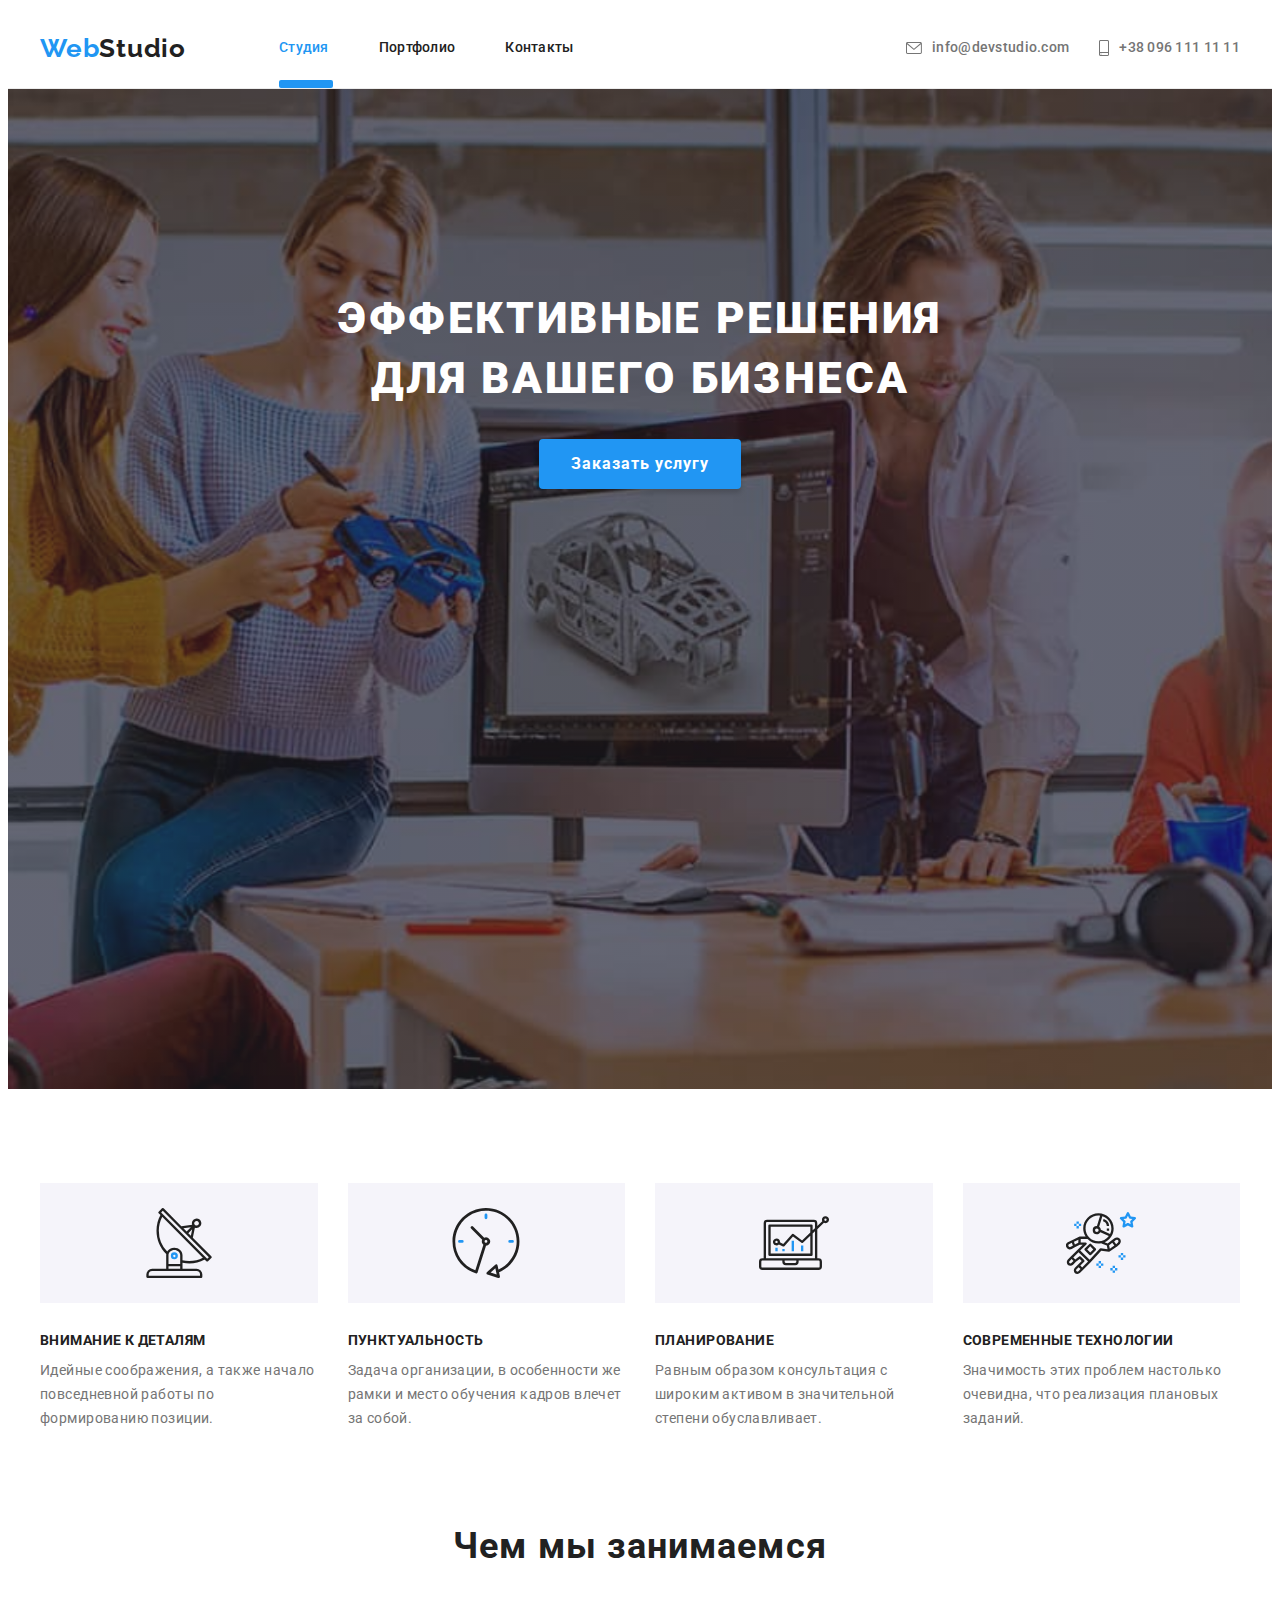
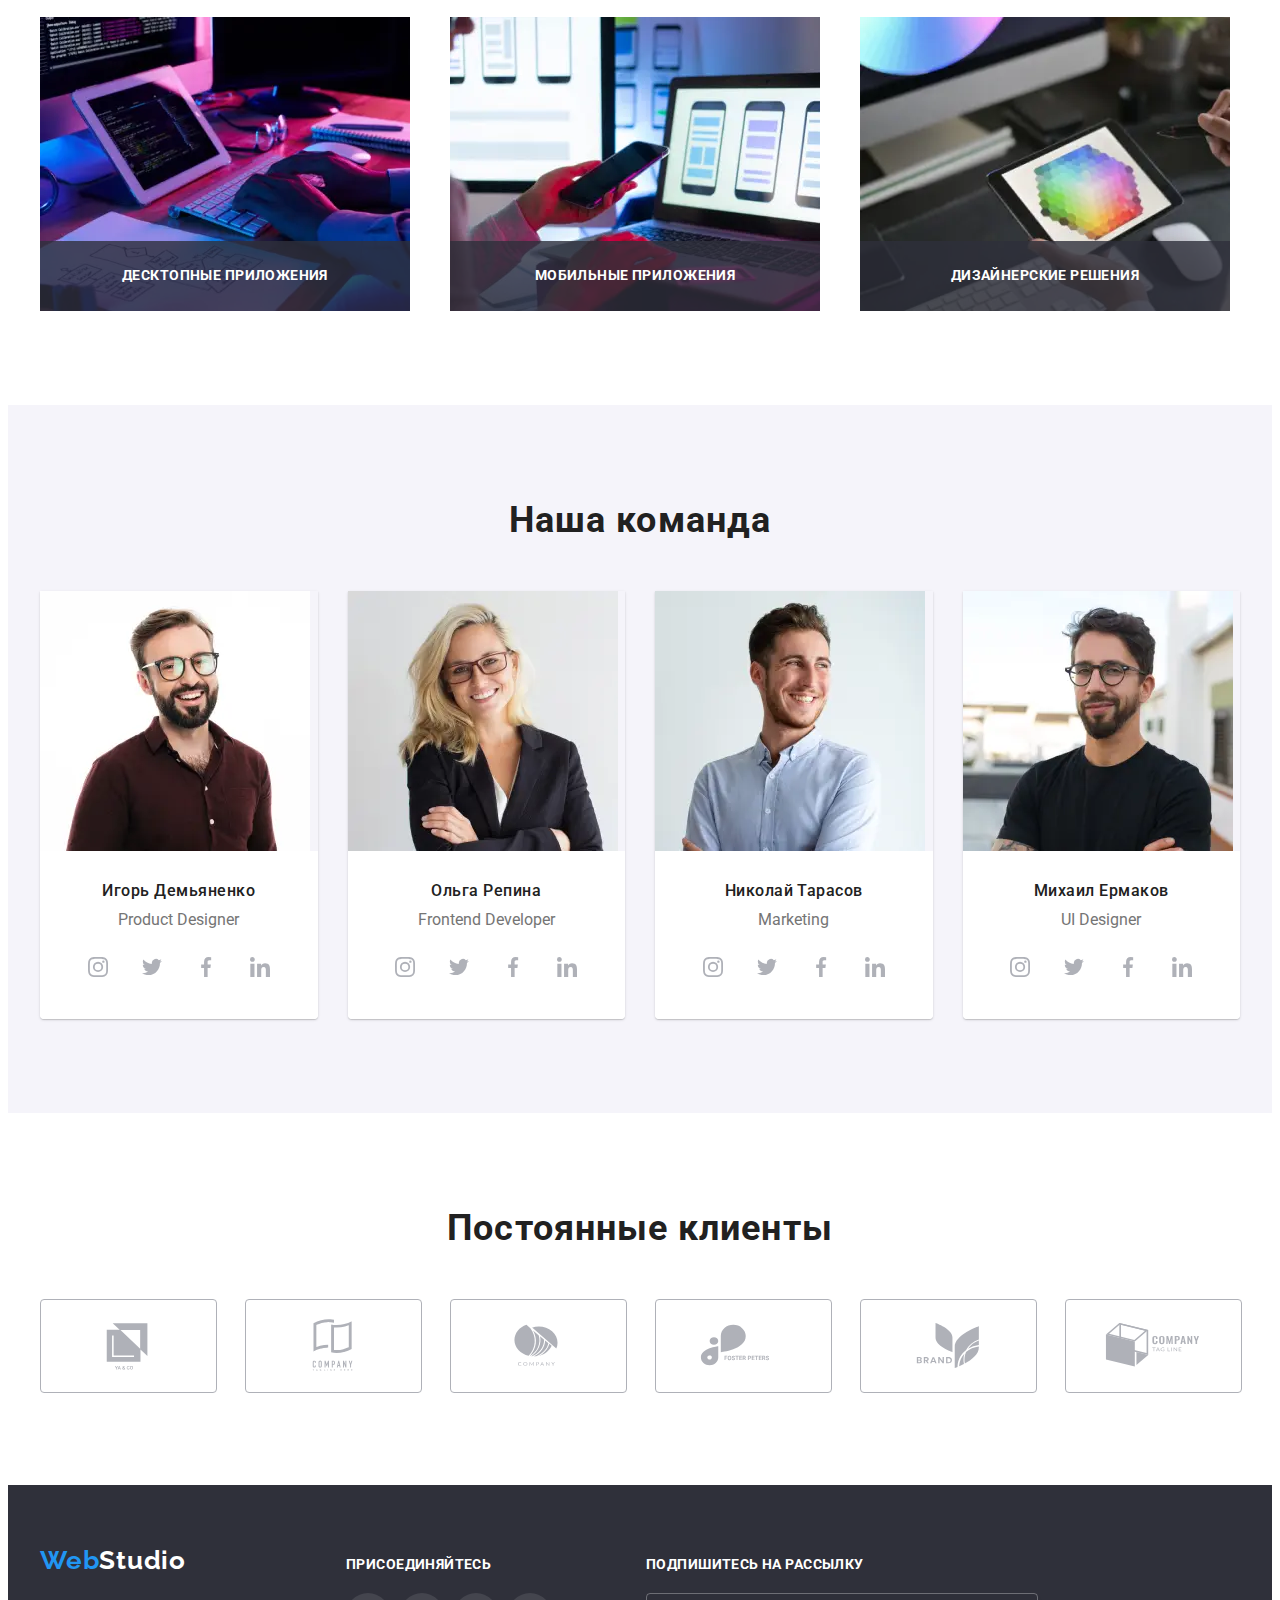
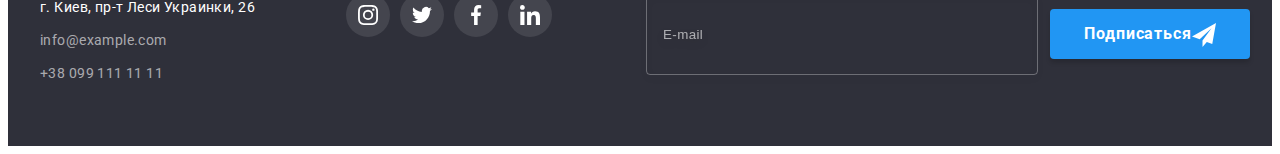
==== index.html @ d3021f5f "adaptive added" ====
<!DOCTYPE html>
<html lang="ru">
  <head>
    <meta charset="UTF-8" />
    <meta http-equiv="X-UA-Compatible" content="IE=edge" />
    <meta name="viewport" content="width=device-width, initial-scale=1.0" />
    <title>WebStudio</title>
    <link rel="preconnect" href="https://fonts.googleapis.com" />
    <link rel="preconnect" href="https://fonts.gstatic.com" crossorigin />
    <link
      href="https://fonts.googleapis.com/css2?family=Raleway:wght@700&family=Roboto:wght@400;500;700;900&display=swap"
      rel="stylesheet"
    />
    <link
      rel="stylesheet"
      href="https://cdnjs.cloudflare.com/ajax/libs/modern-normalize/1.1.0/modern-normalize.min.css"
      integrity="sha512-wpPYUAdjBVSE4KJnH1VR1HeZfpl1ub8YT/NKx4PuQ5NmX2tKuGu6U/JRp5y+Y8XG2tV+wKQpNHVUX03MfMFn9Q=="
      crossorigin="anonymous"
      referrerpolicy="no-referrer"
    />
    <link rel="stylesheet" href="./css/main.min.css" />
  </head>

  <body>
    <!-- Header -->
    <header class="page-header">
      <div class="container page-header__container">
        <a href="./index.html" lang="en" class="logo page-header__logo link">
          <span class="logo__text--accent">Web</span>Studio</a
        >

        <nav class="page-nav">
          <ul class="page-nav__list list">
            <li class="page-nav__item">
              <a href="./index.html" class="page-nav__link page-nav__link--current link">Студия</a>
            </li>
            <li class="page-nav__item">
              <a href="./portfolio.html" class="page-nav__link link">Портфолио</a>
            </li>
            <li class="page-nav__item"><a href="" class="page-nav__link link">Контакты</a></li>
          </ul>
        </nav>

        <ul class="contacts page-header__contacts list">
          <li class="contacts__item">
            <a href="mailto:info@devstudio.com" class="contacts__link link">
              <svg class="contacts__icon" width="16" height="12">
                <use href="./images/icons.svg#icon-envelope"></use></svg
              >info@devstudio.com</a
            >
          </li>

          <li class="contacts__item">
            <a href="tel:+380991111111" class="contacts__link link">
              <svg class="contacts__icon" width="10" height="16">
                <use href="./images/icons.svg#icon-smartphone"></use></svg
              >+38 096 111 11 11</a
            >
          </li>
        </ul>
        <button
          type="button"
          class="page-header__menu-btn js-open-menu"
          aria-expanded="false"
          aria-controls="mobile-menu"
        >
          <svg class="page-header__icon" width="40" height="40">
            <use href="./images/icons.svg#icon-menu"></use>
          </svg>
        </button>

        <div class="mobile-menu__container js-menu-container">
          <button type="button" class="mobile-menu__close-btn js-close-menu">
            <svg class="mobile-menu__icon" width="40" height="40">
              <use href="./images/icons.svg#icon-menu-close"></use>
            </svg>
          </button>

          <div class="mobile-menu">
            <ul class="mobile-menu__list list">
              <li class="mobile-menu__item">
                <a href="./index.html" class="mobile-menu__link mobile-menu__link--current link"
                  >Студия</a
                >
              </li>
              <li class="mobile-menu__item">
                <a href="./portfolio.html" class="mobile-menu__link link">Портфолио</a>
              </li>
              <li class="mobile-menu__item">
                <a href="" class="mobile-menu__link link">Контакты</a>
              </li>
            </ul>

            <div class="mobile-contact__wrap">
              <ul class="mobile-contacts__list list">
                <li class="mobile-contacts__item">
                  <a
                    href="tel:+380991111111"
                    class="mobile-contacts__link mobile-contacts__link--tel link"
                  >
                    +38 096 111 11 11</a
                  >
                </li>
                <li class="mobile-contacts__item">
                  <a href="mailto:info@devstudio.com" class="mobile-contacts__link link">
                    info@devstudio.com</a
                  >
                </li>
              </ul>

              <ul class="mobile-socials__list list">
                <li class="mobile-socials__item">
                  <a href="" class="mobile-socials__link link">Instagram</a>
                </li>
                <li class="mobile-socials__item">
                  <a href="" class="mobile-socials__link link">Twitter</a>
                </li>
                <li class="mobile-socials__item">
                  <a href="" class="mobile-socials__link link">Facebook</a>
                </li>
                <li class="mobile-socials__item">
                  <a href="" class="mobile-socials__link link">LinkedIn</a>
                </li>
              </ul>
            </div>
          </div>
        </div>
      </div>
    </header>

    <!-- Main section of the page -->
    <main>
      <!-- Hero part -->
      <section class="hero">
        <div class="hero__image">
          <div class="container">
            <h1 class="hero__title">Эффективные решения для вашего бизнеса</h1>
            <button type="button" class="button button--primary" data-modal-open>
              <span class="button__label">Заказать услугу</span>
            </button>
          </div>
        </div>
      </section>

      <!-- Section of advantages -->
      <section class="advantages section">
        <div class="container">
          <h2 class="title advantages__title visually-hidden">Наши особенности</h2>
          <ul class="advantages__list list">
            <li class="advantages__item">
              <div class="advantage-card">
                <div class="advantage-card__thumb">
                  <svg class="advantage-card__icon" width="70" height="70">
                    <use href="./images/icons.svg#icon-antenna"></use>
                  </svg>
                </div>
                <h3 class="advantage-card__name">Внимание к деталям</h3>
                <p class="advantage-card__text">
                  Идейные соображения, а также начало повседневной работы по формированию позиции.
                </p>
              </div>
            </li>

            <li class="advantages__item">
              <div class="advantage-card">
                <div class="advantage-card__thumb">
                  <svg class="advantage-card__icon" width="70" height="70">
                    <use href="./images/icons.svg#icon-clock"></use>
                  </svg>
                </div>
                <h3 class="advantage-card__name">Пунктуальность</h3>
                <p class="advantage-card__text">
                  Задача организации, в особенности же рамки и место обучения кадров влечет за
                  собой.
                </p>
              </div>
            </li>

            <li class="advantages__item">
              <div class="advantage-card">
                <div class="advantage-card__thumb">
                  <svg class="advantage-card__icon" width="70" height="70">
                    <use href="./images/icons.svg#icon-diagram"></use>
                  </svg>
                </div>
                <h3 class="advantage-card__name">Планирование</h3>
                <p class="advantage-card__text">
                  Равным образом консультация с широким активом в значительной степени
                  обуславливает.
                </p>
              </div>
            </li>

            <li class="advantages__item">
              <div class="advantage-card">
                <div class="advantage-card__thumb">
                  <svg class="advantage-card__icon" width="70" height="70">
                    <use href="./images/icons.svg#icon-astronaut"></use>
                  </svg>
                </div>
                <h3 class="advantage-card__name">Современные технологии</h3>
                <p class="advantage-card__text">
                  Значимость этих проблем настолько очевидна, что реализация плановых заданий.
                </p>
              </div>
            </li>
          </ul>
        </div>
      </section>

      <!-- Section about -->
      <section class="about">
        <div class="container">
          <h2 class="title about__title">Чем мы занимаемся</h2>
          <ul class="about__list list">
            <li class="about__item">
              <picture class="about__image">
                <source
                  srcset="
                    ./images/computer-working-370.webp  1x,
                    ./images/computer-working-740.webp  2x,
                    ./images/computer-working-1110.webp 3x
                  "
                  type="image/webp"
                />
                <source
                  srcset="
                    ./images/computer-working-370.jpg  1x,
                    ./images/computer-working-740.jpg  2x,
                    ./images/computer-working-1110.jpg 3x
                  "
                />
                <img src="./images/computer-working-370.jpg" alt="Разработка алгоритма" />
              </picture>

              <p class="about__text">Десктопные приложения</p>
            </li>

            <li class="about__item">
              <picture class="about__image">
                <source
                  srcset="
                    ./images/laptop-working-370.webp  1x,
                    ./images/laptop-working-740.webp  2x,
                    ./images/laptop-working-1110.webp 3x
                  "
                  type="image/webp"
                />
                <source
                  srcset="
                    ./images/laptop-working-370.jpg  1x,
                    ./images/laptop-working-740.jpg  2x,
                    ./images/laptop-working-1110.jpg 3x
                  "
                />

                <img src="./images/laptop-working-370.jpg" alt="Разработка приложения" />
              </picture>
              <p class="about__text">Мобильные приложения</p>
            </li>

            <li class="about__item">
              <picture class="about__image">
                <source
                  srcset="
                    ./images/tablet-working-370.webp  1x,
                    ./images/tablet-working-740.webp  2x,
                    ./images/tablet-working-1110.webp 3x
                  "
                  type="image/webp"
                />
                <source
                  srcset="
                    ./images/tablet-working-370.jpg  1x,
                    ./images/tablet-working-740.jpg  2x,
                    ./images/tablet-working-1110.jpg 3x
                  "
                />
                <img src="./images/tablet-working-370.jpg" alt="Подбор палитры цветов" />
              </picture>

              <p class="about__text">Дизайнерские решения</p>
            </li>
          </ul>
        </div>
      </section>

      <!-- Section of team members presentation -->
      <section class="team section">
        <div class="container">
          <h2 class="title team__title">Наша команда</h2>
          <ul class="team__list list">
            <li class="team__item">
              <div class="member-card">
                <picture class="member-card__image">
                  <source
                    srcset="
                      ./images/team/desktop/demianenko-270.webp 1x,
                      ./images/team/desktop/demianenko-540.webp 2x,
                      ./images/team/desktop/demianenko-810.webp 3x
                    "
                    media="(min-width: 1200px)"
                    type="image/webp"
                  />
                  <source
                    srcset="
                      ./images/team/desktop/demianenko-270.jpg 1x,
                      ./images/team/desktop/demianenko-540.jpg 2x,
                      ./images/team/desktop/demianenko-810.jpg 3x
                    "
                    media="(min-width: 1200px)"
                  />

                  <source
                    srcset="
                      ./images/team/tablet/demianenko-354.webp  1x,
                      ./images/team/tablet/demianenko-708.webp  2x,
                      ./images/team/tablet/demianenko-1062.webp 3x
                    "
                    media="(min-width: 768px)"
                    type="image/webp"
                  />
                  <source
                    srcset="
                      ./images/team/tablet/demianenko-354.jpg  1x,
                      ./images/team/tablet/demianenko-708.jpg  2x,
                      ./images/team/tablet/demianenko-1062.jpg 3x
                    "
                    media="(min-width: 768px)"
                  />

                  <source
                    srcset="
                      ./images/team/demianenko-450.webp  1x,
                      ./images/team/demianenko-900.webp  2x,
                      ./images/team/demianenko-1350.webp 3x
                    "
                    media="(min-width: 480px)"
                    type="image/webp"
                  />
                  <source
                    srcset="
                      ./images/team/demianenko-450.jpg  1x,
                      ./images/team/demianenko-900.jpg  2x,
                      ./images/team/demianenko-1350.jpg 3x
                    "
                    media="(min-width: 480px)"
                  />
                  <img src="./images/team/demianenko-450.jpg" alt="Product Designer" />
                </picture>

                <div class="member-card__meta">
                  <h3 class="member-card__name">Игорь Демьяненко</h3>
                  <p lang="en" class="member-card__text">Product Designer</p>

                  <ul class="socials list">
                    <li class="socials__item">
                      <a href="" class="socials__link" aria-label="instagram">
                        <svg class="socials__icon" width="20" height="20">
                          <use href="./images/icons.svg#icon-instagram"></use>
                        </svg>
                      </a>
                    </li>
                    <li class="socials__item">
                      <a href="" class="socials__link" aria-label="twitter">
                        <svg class="socials__icon" width="20" height="20">
                          <use href="./images/icons.svg#icon-twitter"></use>
                        </svg>
                      </a>
                    </li>
                    <li class="socials__item">
                      <a href="" class="socials__link" aria-label="facebook">
                        <svg class="socials__icon" width="20" height="20">
                          <use href="./images/icons.svg#icon-facebook"></use>
                        </svg>
                      </a>
                    </li>
                    <li class="socials__item">
                      <a href="" class="socials__link" aria-label="linkedin">
                        <svg class="socials__icon" width="20" height="20">
                          <use href="./images/icons.svg#icon-linkedin"></use>
                        </svg>
                      </a>
                    </li>
                  </ul>
                </div>
              </div>
            </li>

            <li class="team__item">
              <div class="member-card">
                <picture class="member-card__image">
                  <source
                    srcset="
                      ./images/team/desktop/repina-270.webp 1x,
                      ./images/team/desktop/repina-540.webp 2x,
                      ./images/team/desktop/repina-810.webp 3x
                    "
                    media="(min-width: 1200px)"
                    type="image/webp"
                  />
                  <source
                    srcset="
                      ./images/team/desktop/repina-270.jpg 1x,
                      ./images/team/desktop/repina-540.jpg 2x,
                      ./images/team/desktop/repina-810.jpg 3x
                    "
                    media="(min-width: 1200px)"
                  />

                  <source
                    srcset="
                      ./images/team/tablet/repina-354.webp  1x,
                      ./images/team/tablet/repina-708.webp  2x,
                      ./images/team/tablet/repina-1062.webp 3x
                    "
                    media="(min-width: 768px)"
                    type="image/webp"
                  />
                  <source
                    srcset="
                      ./images/team/tablet/repina-354.jpg  1x,
                      ./images/team/tablet/repina-708.jpg  2x,
                      ./images/team/tablet/repina-1062.jpg 3x
                    "
                    media="(min-width: 768px)"
                  />

                  <source
                    srcset="
                      ./images/team/repina-450.webp  1x,
                      ./images/team/repina-900.webp  2x,
                      ./images/team/repina-1350.webp 3x
                    "
                    media="(min-width: 480px)"
                    type="image/webp"
                  />
                  <source
                    srcset="
                      ./images/team/repina-450.jpg  1x,
                      ./images/team/repina-900.jpg  2x,
                      ./images/team/repina-1350.jpg 3x
                    "
                    media="(min-width: 480px)"
                  />

                  <img src="./images/team/repina-450.jpg" alt="Frontend Developer" />
                </picture>

                <div class="member-card__meta">
                  <h3 class="member-card__name">Ольга Репина</h3>
                  <p lang="en" class="member-card__text">Frontend Developer</p>

                  <ul class="socials list">
                    <li class="socials__item">
                      <a href="" class="socials__link" aria-label="instagram">
                        <svg class="socials__icon" width="20" height="20">
                          <use href="./images/icons.svg#icon-instagram"></use>
                        </svg>
                      </a>
                    </li>
                    <li class="socials__item">
                      <a href="" class="socials__link" aria-label="twitter">
                        <svg class="socials__icon" width="20" height="20">
                          <use href="./images/icons.svg#icon-twitter"></use>
                        </svg>
                      </a>
                    </li>
                    <li class="socials__item">
                      <a href="" class="socials__link" aria-label="facebook">
                        <svg class="socials__icon" width="20" height="20">
                          <use href="./images/icons.svg#icon-facebook"></use>
                        </svg>
                      </a>
                    </li>
                    <li class="socials__item">
                      <a href="" class="socials__link" aria-label="linkedin">
                        <svg class="socials__icon" width="20" height="20">
                          <use href="./images/icons.svg#icon-linkedin"></use>
                        </svg>
                      </a>
                    </li>
                  </ul>
                </div>
              </div>
            </li>

            <li class="team__item">
              <div class="member-card">
                <picture class="member-card__image">
                  <source
                    srcset="
                      ./images/team/desktop/tarasov-270.webp 1x,
                      ./images/team/desktop/tarasov-540.webp 2x,
                      ./images/team/desktop/tarasov-810.webp 3x
                    "
                    media="(min-width: 1200px)"
                    type="image/webp"
                  />
                  <source
                    srcset="
                      ./images/team/desktop/tarasov-270.jpg 1x,
                      ./images/team/desktop/tarasov-540.jpg 2x,
                      ./images/team/desktop/tarasov-810.jpg 3x
                    "
                    media="(min-width: 1200px)"
                  />

                  <source
                    srcset="
                      ./images/team/tablet/tarasov-354.webp  1x,
                      ./images/team/tablet/tarasov-708.webp  2x,
                      ./images/team/tablet/tarasov-1062.webp 3x
                    "
                    media="(min-width: 768px)"
                    type="image/webp"
                  />
                  <source
                    srcset="
                      ./images/team/tablet/tarasov-354.jpg  1x,
                      ./images/team/tablet/tarasov-708.jpg  2x,
                      ./images/team/tablet/tarasov-1062.jpg 3x
                    "
                    media="(min-width: 768px)"
                  />

                  <source
                    srcset="
                      /images/team/tarasov-450.webp   1x,
                      ./images/team/tarasov-900.webp  2x,
                      ./images/team/tarasov-1350.webp 3x
                    "
                    media="(min-width: 480px)"
                    type="image/webp"
                  />
                  <source
                    srcset="
                      ./images/team/tarasov-450.jpg  1x,
                      ./images/team/tarasov-900.jpg  2x,
                      ./images/team/tarasov-1350.jpg 3x
                    "
                    media="(min-width: 480px)"
                  />
                  <img src="./images/team/tarasov-450.jpg" alt="Marketing" />
                </picture>

                <div class="member-card__meta">
                  <h3 class="member-card__name">Николай Тарасов</h3>
                  <p lang="en" class="member-card__text">Marketing</p>

                  <ul class="socials list">
                    <li class="socials__item">
                      <a href="" class="socials__link" aria-label="instagram">
                        <svg class="socials__icon" width="20" height="20">
                          <use href="./images/icons.svg#icon-instagram"></use>
                        </svg>
                      </a>
                    </li>
                    <li class="socials__item">
                      <a href="" class="socials__link" aria-label="twitter">
                        <svg class="socials__icon" width="20" height="20">
                          <use href="./images/icons.svg#icon-twitter"></use>
                        </svg>
                      </a>
                    </li>
                    <li class="socials__item">
                      <a href="" class="socials__link" aria-label="facebook">
                        <svg class="socials__icon" width="20" height="20">
                          <use href="./images/icons.svg#icon-facebook"></use>
                        </svg>
                      </a>
                    </li>
                    <li class="socials__item">
                      <a href="" class="socials__link" aria-label="linkedin">
                        <svg class="socials__icon" width="20" height="20">
                          <use href="./images/icons.svg#icon-linkedin"></use>
                        </svg>
                      </a>
                    </li>
                  </ul>
                </div>
              </div>
            </li>

            <li class="team__item">
              <div class="member-card">
                <picture class="member-card__image">
                  <source
                    srcset="
                      ./images/team/desktop/ermakov-270.webp 1x,
                      ./images/team/desktop/ermakov-540.webp 2x,
                      ./images/team/desktop/ermakov-810.webp 3x
                    "
                    media="(min-width: 1200px)"
                    type="image/webp"
                  />
                  <source
                    srcset="
                      ./images/team/desktop/ermakov-270.jpg 1x,
                      ./images/team/desktop/ermakov-540.jpg 2x,
                      ./images/team/desktop/ermakov-810.jpg 3x
                    "
                    media="(min-width: 1200px)"
                  />

                  <source
                    srcset="
                      ./images/team/tablet/ermakov-354.webp  1x,
                      ./images/team/tablet/ermakov-708.webp  2x,
                      ./images/team/tablet/ermakov-1062.webp 3x
                    "
                    media="(min-width: 768px)"
                    type="image/webp"
                  />
                  <source
                    srcset="
                      ./images/team/tablet/ermakov-354.jpg  1x,
                      ./images/team/tablet/ermakov-708.jpg  2x,
                      ./images/team/tablet/ermakov-1062.jpg 3x
                    "
                    media="(min-width: 768px)"
                  />

                  <source
                    srcset="
                      ./images/team/ermakov-450.webp  1x,
                      ./images/team/ermakov-900.webp  2x,
                      ./images/team/ermakov-1350.webp 3x
                    "
                    media="(min-width: 480px)"
                    type="image/webp"
                  />
                  <source
                    srcset="
                      ./images/team/ermakov-450.jpg  1x,
                      ./images/team/ermakov-900.jpg  2x,
                      ./images/team/ermakov-1350.jpg 3x
                    "
                    media="(min-width: 480px)"
                  />

                  <img src="./images/team/ermakov-450.jpg" alt="UI Designer" />
                </picture>

                <div class="member-card__meta">
                  <h3 class="member-card__name">Михаил Ермаков</h3>
                  <p lang="en" class="member-card__text">UI Designer</p>

                  <ul class="socials list">
                    <li class="socials__item">
                      <a href="" class="socials__link" aria-label="instagram">
                        <svg class="socials__icon" width="20" height="20">
                          <use href="./images/icons.svg#icon-instagram"></use>
                        </svg>
                      </a>
                    </li>
                    <li class="socials__item">
                      <a href="" class="socials__link" aria-label="twitter">
                        <svg class="socials__icon" width="20" height="20">
                          <use href="./images/icons.svg#icon-twitter"></use>
                        </svg>
                      </a>
                    </li>
                    <li class="socials__item">
                      <a href="" class="socials__link" aria-label="facebook">
                        <svg class="socials__icon" width="20" height="20">
                          <use href="./images/icons.svg#icon-facebook"></use>
                        </svg>
                      </a>
                    </li>
                    <li class="socials__item">
                      <a href="" class="socials__link" aria-label="linkedin">
                        <svg class="socials__icon" width="20" height="20">
                          <use href="./images/icons.svg#icon-linkedin"></use>
                        </svg>
                      </a>
                    </li>
                  </ul>
                </div>
              </div>
            </li>
          </ul>
        </div>
      </section>

      <!-- Section of clients -->

      <section class="companies section">
        <div class="container">
          <h2 class="title companies__title">Постоянные клиенты</h2>
          <ul class="companies__list list">
            <li class="companies__item">
              <a href="" class="companies__link">
                <svg class="companies__icon" width="106" height="60">
                  <use href="./images/icons.svg#icon-client-one"></use>
                </svg>
              </a>
            </li>

            <li class="companies__item">
              <a href="" class="companies__link">
                <svg class="companies__icon" width="106" height="60">
                  <use href="./images/icons.svg#icon-client-two"></use>
                </svg>
              </a>
            </li>

            <li class="companies__item">
              <a href="" class="companies__link">
                <svg class="companies__icon" width="106" height="60">
                  <use href="./images/icons.svg#icon-client-three"></use>
                </svg>
              </a>
            </li>

            <li class="companies__item">
              <a href="" class="companies__link">
                <svg class="companies__icon" width="106" height="60">
                  <use href="./images/icons.svg#icon-client-four"></use>
                </svg>
              </a>
            </li>

            <li class="companies__item">
              <a href="" class="companies__link">
                <svg class="companies__icon" width="106" height="60">
                  <use href="./images/icons.svg#icon-client-five"></use>
                </svg>
              </a>
            </li>

            <li class="companies__item">
              <a href="" class="companies__link">
                <svg class="companies__icon" width="106" height="60">
                  <use href="./images/icons.svg#icon-client-six"></use>
                </svg>
              </a>
            </li>
          </ul>
        </div>
      </section>
    </main>

    <!-- Footer -->
    <!-- Footer adress -->
    <footer class="footer">
      <div class="container footer__container">
        <div class="footer__inform">
          <div class="footer__adress-wrapper">
            <a href="./index.html" lang="en" class="logo footer__logo link"
              ><span class="logo__text--accent">Web</span>Studio</a
            >
            <address class="adress">
              <ul class="adress__list list">
                <li class="adress__item">
                  <a
                    href="https://goo.gl/maps/kHpRwScm4gV7EPfF7"
                    target="_blank"
                    rel="noopener noreferer nofollow"
                    class="adress__link link"
                    >г. Киев, пр-т Леси Украинки, 26</a
                  >
                </li>

                <li class="adress__item">
                  <a href="mailto:info@example.com" class="adress__link adress__link--colored link"
                    >info@example.com</a
                  >
                </li>

                <li class="adress__item">
                  <a href="tel:+380991111111" class="adress__link adress__link--colored link"
                    >+38 099 111 11 11</a
                  >
                </li>
              </ul>
            </address>
          </div>

          <div class="footer__socials-wrapper">
            <p class="footer__title">Присоединяйтесь</p>
            <ul class="socials list">
              <li class="socials__item">
                <a href="" class="socials__link socials__link--dark" aria-label="instagram">
                  <svg class="socials__icon" width="20" height="20">
                    <use href="./images/icons.svg#icon-instagram"></use>
                  </svg>
                </a>
              </li>
              <li class="socials__item">
                <a href="" class="socials__link socials__link--dark" aria-label="twitter">
                  <svg class="socials__icon" width="20" height="20">
                    <use href="./images/icons.svg#icon-twitter"></use>
                  </svg>
                </a>
              </li>
              <li class="socials__item">
                <a href="" class="socials__link socials__link--dark" aria-label="facebook">
                  <svg class="socials__icon" width="20" height="20">
                    <use href="./images/icons.svg#icon-facebook"></use>
                  </svg>
                </a>
              </li>
              <li class="socials__item">
                <a href="" class="socials__link socials__link--dark" aria-label="linkedin">
                  <svg class="socials__icon" width="20" height="20">
                    <use href="./images/icons.svg#icon-linkedin"></use>
                  </svg>
                </a>
              </li>
            </ul>
          </div>
        </div>

        <div class="footer__form-wrapper">
          <p class="footer__title">Подпишитесь на рассылку</p>
          <form class="sign-form">
            <label>
              <input type="email" name="user-mail" class="sign-form__email" placeholder="E-mail"
            /></label>
            <button type="submit " class="button button--primary footer__button">
              Подписаться<svg class="button-icon button-icon--append" width="24" height="24">
                <use href="./images/icons.svg#icon-send"></use>
              </svg>
            </button>
          </form>
        </div>
      </div>
    </footer>

    <!-- Modal windows -->
    <div class="backdrop is-hidden" data-modal>
      <div class="modal-window backdrop__modal-window">
        <button type="button" class="close-button modal-window__close-button" data-modal-close>
          <svg class="close-button__icon" width="11" height="11">
            <use href="./images/icons.svg#icon-close"></use>
          </svg>
        </button>

        <p class="modal-window__title">Оставьте свои данные, мы вам перезвоним</p>

        <form class="registration-form">
          <div class="registration-form__wrapper">
            <div class="registration-form__element">
              <label for="user-name" class="registration-form__label">Имя</label>
              <div class="registration-form__wrap">
                <input
                  type="text"
                  id="user-name"
                  name="user-name"
                  class="registration-form__input"
                  placeholder=" "
                />
                <svg class="registration-form__icon" width="18" height="18">
                  <use href="./images/icons.svg#icon-email-black"></use>
                </svg>
              </div>
            </div>

            <div class="registration-form__element">
              <label for="user-tel" class="registration-form__label">Телефон</label>
              <div class="registration-form__wrap">
                <input
                  type="tel"
                  id="user-tel"
                  name="user-tel"
                  class="registration-form__input"
                  placeholder=" "
                />
                <svg class="registration-form__icon" width="18" height="18">
                  <use href="./images/icons.svg#icon-phone-black"></use>
                </svg>
              </div>
            </div>

            <div class="registration-form__element">
              <label for="user-email" class="registration-form__label">Почта</label>
              <div class="registration-form__wrap">
                <input
                  type="email"
                  id="user-email"
                  name="user-email"
                  class="registration-form__input"
                  placeholder=" "
                />
                <svg class="registration-form__icon" width="18" height="18">
                  <use href="./images/icons.svg#icon-person-black"></use>
                </svg>
              </div>
            </div>

            <div class="registration-form__element">
              <label for="user-comment" class="registration-form__label">Комментарий</label>
              <textarea
                name="user-comment"
                id="user-comment"
                cols="30"
                rows="10"
                placeholder="Введите текст"
                class="registration-form__comment"
              ></textarea>
            </div>
          </div>

          <div class="license-form registration-form__license-form">
            <input
              type="checkbox"
              id="user-license"
              name="user-license"
              value="true"
              class="license-form__input visually-hidden"
            />
            <label class="license-form__label" for="user-license">
              <span class="license-form__checkbox">
                <svg class="license-form__icon" width="11" height="8">
                  <use href="./images/icons.svg#icon-checked"></use>
                </svg>
              </span>
              <span class="license-form__text"
                >Соглашаюсь с рассылкой и принимаю
                <a href="" class="license-form__text license-form__text--agreement">
                  Условия договора</a
                ></span
              >
            </label>
          </div>

          <div class="modal-window__button">
            <button type="submit" class="button button--primary">Отправить</button>
          </div>
        </form>
      </div>
    </div>

    <script src="./js/modal.js"></script>
    <script src="./js/mobile-menu.js"></script>
  </body>
</html>
---- css/main.min.css ----
.visually-hidden{position:absolute;white-space:nowrap;width:1px;height:1px;overflow:hidden;border:0;padding:0;clip:rect(0 0 0 0);-webkit-clip-path:inset(50%);clip-path:inset(50%);margin:-1px}h1,h2,h3,h4,h5,h6,p,ul{margin-top:0;margin-bottom:0}body{color:#757575;background-color:#fff;font-family:"Roboto",sans-serif}img{display:block;max-width:100%;height:auto}.list{padding-left:0;padding-right:0;list-style:none}.link{text-decoration:none}.no-scroll{overflow:hidden}.logo{display:block;padding-top:16px;padding-bottom:16px;font-family:"Raleway",sans-serif;font-weight:700;font-size:26px;letter-spacing:.03em;line-height:1.19;color:#212121}.logo__text--accent{color:#2196f3}@media screen and (min-width: 1200px){.logo{padding-top:24px;padding-bottom:24px}}.page-nav{display:none}@media screen and (min-width: 768px){.page-nav{display:-webkit-box;display:-ms-flexbox;display:flex;font-weight:500;font-size:14px;letter-spacing:.02em;line-height:1.14}}.page-nav__list{display:-webkit-box;display:-ms-flexbox;display:flex;color:#212121}.page-nav__item{position:relative}.page-nav__item:not(:last-child){margin-right:50px}.page-nav__link{display:block;padding-top:32px;padding-bottom:32px;color:inherit;-webkit-transition:color 250ms cubic-bezier(0.4, 0, 0.2, 1);transition:color 250ms cubic-bezier(0.4, 0, 0.2, 1)}.page-nav__link::after{content:"";position:absolute;bottom:0;left:0;width:100%;height:4px;display:block;border:2px solid #2196f3;border-radius:2px;background-color:#2196f3;-webkit-transform:scaleX(0);transform:scaleX(0);-webkit-transition:-webkit-transform 250ms cubic-bezier(0.4, 0, 0.2, 1);transition:-webkit-transform 250ms cubic-bezier(0.4, 0, 0.2, 1);transition:transform 250ms cubic-bezier(0.4, 0, 0.2, 1);transition:transform 250ms cubic-bezier(0.4, 0, 0.2, 1), -webkit-transform 250ms cubic-bezier(0.4, 0, 0.2, 1)}.page-nav__link:hover::after,.page-nav__link:focus::after{-webkit-transform:scaleX(1);transform:scaleX(1)}.page-nav__link:hover,.page-nav__link:focus{color:#2196f3}.page-nav__link--current{color:#2196f3}.page-nav__link--current::after{-webkit-transform:none;transform:none}.contacts{font-weight:500;font-size:12px;letter-spacing:.02em;line-height:1.17}@media screen and (min-width: 1200px){.contacts{font-size:14px;line-height:1.14}}@media screen and (min-width: 1200px){.contacts__item{padding:32px 0}}@media screen and (min-width: 768px){.contacts__item:not(:last-child){margin:0 0 10px 0}}@media screen and (min-width: 1200px){.contacts__item:not(:last-child){margin:0 30px 0 0;padding:32px 0}}.contacts__link{padding-top:0px;padding-bottom:0px;color:inherit;-webkit-transition:color 250ms cubic-bezier(0.4, 0, 0.2, 1);transition:color 250ms cubic-bezier(0.4, 0, 0.2, 1)}.contacts__link:hover,.contacts__link:focus{color:#2196f3}.contacts__icon{vertical-align:middle;fill:currentColor;margin-right:10px}.button{padding:10px 32px;min-width:200px;height:50px;margin:0;font-weight:700;font-size:16px;letter-spacing:.06em;line-height:1.88;font-family:inherit;text-align:center;cursor:pointer;color:#212121;background-color:#f5f4fa;border-radius:4px;border:rgba(0,0,0,0);-webkit-transition:background-color 250ms cubic-bezier(0.4, 0, 0.2, 1),color 250ms cubic-bezier(0.4, 0, 0.2, 1),-webkit-box-shadow 250ms cubic-bezier(0.4, 0, 0.2, 1);transition:background-color 250ms cubic-bezier(0.4, 0, 0.2, 1),color 250ms cubic-bezier(0.4, 0, 0.2, 1),-webkit-box-shadow 250ms cubic-bezier(0.4, 0, 0.2, 1);transition:background-color 250ms cubic-bezier(0.4, 0, 0.2, 1),color 250ms cubic-bezier(0.4, 0, 0.2, 1),box-shadow 250ms cubic-bezier(0.4, 0, 0.2, 1);transition:background-color 250ms cubic-bezier(0.4, 0, 0.2, 1),color 250ms cubic-bezier(0.4, 0, 0.2, 1),box-shadow 250ms cubic-bezier(0.4, 0, 0.2, 1),-webkit-box-shadow 250ms cubic-bezier(0.4, 0, 0.2, 1)}.button:hover,.button:focus{background-color:#188ce8}.button--append{margin-left:10px}.button--primary{-webkit-box-shadow:0px 4px 4px rgba(0,0,0,.15);box-shadow:0px 4px 4px rgba(0,0,0,.15);color:#fff;background-color:#2196f3}.button-icon{vertical-align:middle;fill:currentColor}.title{font-weight:700;font-size:28px;letter-spacing:.03em;line-height:1.18;text-align:center;color:#212121}@media screen and (min-width: 1200px){.title{font-size:36px;line-height:1.17}}.advantage-card{width:100%}.advantage-card__thumb{display:-webkit-box;display:-ms-flexbox;display:flex;-webkit-box-pack:center;-ms-flex-pack:center;justify-content:center;-webkit-box-align:center;-ms-flex-align:center;align-items:center;margin-bottom:30px;height:120px;background-color:#f5f4fa}.advantage-card__icon{width:70px;height:70px}.advantage-card__name{margin-bottom:10px;font-weight:700;font-size:14px;letter-spacing:.03em;line-height:1.14;text-align:center;text-transform:uppercase;color:#212121}@media screen and (min-width: 768px){.advantage-card__name{text-align:left}}.advantage-card__text{font-size:14px;letter-spacing:.03em;line-height:1.71}.member-card{width:100%;text-align:center}.member-card__meta{padding-top:30px;padding-bottom:24px;background-color:#fff;border-radius:0px 0px 4px 4px}@media screen and (min-width: 1200px){.member-card__meta{padding-bottom:30px}}.member-card__name{margin-bottom:10px;font-weight:500;font-size:16px;letter-spacing:.03em;line-height:1.19;color:#212121}.member-card__text{margin-bottom:16px;line-height:1.19}.socials{display:-webkit-box;display:-ms-flexbox;display:flex;-webkit-box-pack:center;-ms-flex-pack:center;justify-content:center}.socials__item{height:44px;width:44px}.socials__item:not(:last-child){margin-right:10px}.socials__link{width:100%;height:100%;display:-webkit-box;display:-ms-flexbox;display:flex;-webkit-box-pack:center;-ms-flex-pack:center;justify-content:center;-webkit-box-align:center;-ms-flex-align:center;align-items:center;color:#afb1b8;background-color:rgba(0,0,0,0);border-radius:50%;-webkit-transition:color 250ms cubic-bezier(0.4, 0, 0.2, 1),background-color 250ms cubic-bezier(0.4, 0, 0.2, 1);transition:color 250ms cubic-bezier(0.4, 0, 0.2, 1),background-color 250ms cubic-bezier(0.4, 0, 0.2, 1)}.socials__link:hover,.socials__link:focus{color:#fff;background-color:#2196f3}.socials__link--dark{background-color:rgba(255,255,255,.1);color:#fff}.socials__icon{fill:currentColor}.adress__item{font-size:14px;letter-spacing:.03em;line-height:1.71;color:#fff}.adress__item:not(:last-child){margin-bottom:8px}@media screen and (min-width: 1200px){.adress__item:not(:last-child){margin-bottom:9px}}.adress__link{color:inherit;font-style:normal;-webkit-transition:color 250ms cubic-bezier(0.4, 0, 0.2, 1);transition:color 250ms cubic-bezier(0.4, 0, 0.2, 1)}.adress__link:hover,.adress__link:focus{color:#2196f3}.adress__link--colored{color:rgba(255,255,255,.6)}@media screen and (min-width: 1200px){.sign-form{display:-webkit-box;display:-ms-flexbox;display:flex;-webkit-box-align:center;-ms-flex-align:center;align-items:center}}.sign-form__email{display:block;width:100%;height:50px;padding:15px 16px;margin:0 0 20px;background:rgba(0,0,0,0);border:1px solid rgba(255,255,255,.3);-webkit-filter:drop-shadow(0px 4px 4px rgba(0, 0, 0, 0.15));filter:drop-shadow(0px 4px 4px rgba(0, 0, 0, 0.15));border-radius:4px;color:rgba(255,255,255,.6);-webkit-transition:-webkit-transition 250ms cubic-bezier(0.4, 0, 0.2, 1);transition:-webkit-transition 250ms cubic-bezier(0.4, 0, 0.2, 1);transition:transition 250ms cubic-bezier(0.4, 0, 0.2, 1);transition:transition 250ms cubic-bezier(0.4, 0, 0.2, 1), -webkit-transition 250ms cubic-bezier(0.4, 0, 0.2, 1)}.sign-form__email::-webkit-input-placeholder{letter-spacing:.03em;line-height:1.25;color:rgba(255,255,255,.6)}.sign-form__email::-moz-placeholder{letter-spacing:.03em;line-height:1.25;color:rgba(255,255,255,.6)}.sign-form__email:-ms-input-placeholder{letter-spacing:.03em;line-height:1.25;color:rgba(255,255,255,.6)}.sign-form__email::-ms-input-placeholder{letter-spacing:.03em;line-height:1.25;color:rgba(255,255,255,.6)}.sign-form__email::placeholder{letter-spacing:.03em;line-height:1.25;color:rgba(255,255,255,.6)}.sign-form__email:focus,.sign-form__email:hover{outline:rgba(0,0,0,0);border-color:#2196f3}@media screen and (min-width: 768px){.sign-form__email{width:450px;margin-left:auto;margin-right:auto}}@media screen and (min-width: 1200px){.sign-form__email{width:358px;margin:0 12px 0 0}}.backdrop{position:fixed;top:0;left:0;width:100vw;height:100vh;background-color:rgba(0,0,0,.2);opacity:1;visibility:visible;-webkit-transition:opacity 250ms cubic-bezier(0.4, 0, 0.2, 1),visibility 250ms cubic-bezier(0.4, 0, 0.2, 1);transition:opacity 250ms cubic-bezier(0.4, 0, 0.2, 1),visibility 250ms cubic-bezier(0.4, 0, 0.2, 1)}.backdrop.is-hidden{opacity:0;pointer-events:none;visibility:hidden}.backdrop__modal-window{position:absolute;top:50%;left:50%;-webkit-transform:translate(-50%, -50%) scale(1);transform:translate(-50%, -50%) scale(1)}.modal-window{padding:40px;width:100%;min-height:609px;max-width:450px;background-color:#fff;-webkit-box-shadow:0px 1px 3px rgba(0,0,0,.12),0px 1px 1px rgba(0,0,0,.14),0px 2px 1px rgba(0,0,0,.2);box-shadow:0px 1px 3px rgba(0,0,0,.12),0px 1px 1px rgba(0,0,0,.14),0px 2px 1px rgba(0,0,0,.2);border-radius:4px;opacity:1;-webkit-transition:opacity 250ms cubic-bezier(0.4, 0, 0.2, 1),-webkit-transform 250ms cubic-bezier(0.4, 0, 0.2, 1);transition:opacity 250ms cubic-bezier(0.4, 0, 0.2, 1),-webkit-transform 250ms cubic-bezier(0.4, 0, 0.2, 1);transition:transform 250ms cubic-bezier(0.4, 0, 0.2, 1),opacity 250ms cubic-bezier(0.4, 0, 0.2, 1);transition:transform 250ms cubic-bezier(0.4, 0, 0.2, 1),opacity 250ms cubic-bezier(0.4, 0, 0.2, 1),-webkit-transform 250ms cubic-bezier(0.4, 0, 0.2, 1)}.backdrop.is-hidden .modal-window{opacity:0;-webkit-transform:translate(-50%, -50%) scale(1.1);transform:translate(-50%, -50%) scale(1.1)}@media screen and (min-width: 1200px){.modal-window{min-height:581px;min-width:528px}}.modal-window__title{margin-bottom:12px;font-weight:700;font-size:20px;letter-spacing:.03em;line-height:1.5;text-align:center;color:#212121}@media screen and (min-width: 1200px){.modal-window__title{line-height:1.15}}.modal-window__close-button{position:absolute;right:8px;top:8px}.modal-window__button{text-align:center}.close-button{display:-webkit-box;display:-ms-flexbox;display:flex;-webkit-box-pack:center;-ms-flex-pack:center;justify-content:center;-webkit-box-align:center;-ms-flex-align:center;align-items:center;width:30px;height:30px;background:#fff;border:1px solid rgba(0,0,0,.1);border-radius:50%;fill:#757575;-webkit-transition:color 250ms cubic-bezier(0.4, 0, 0.2, 1);transition:color 250ms cubic-bezier(0.4, 0, 0.2, 1)}.close-button:hover{color:#2196f3}.close-button__icon{fill:currentColor}.registration-form__element{color:#212121;margin-bottom:10px}.registration-form__element:last-child{margin-bottom:20px}.registration-form__wrap{position:relative}.registration-form__label{margin-bottom:4px;font-size:12px;letter-spacing:.01em;line-height:1.17;color:#757575}.registration-form__input{display:block;width:100%;height:40px;padding:10px 12px 10px 42px;font:inherit;border:1px solid rgba(33,33,33,.2);border-radius:4px;font-size:14px;color:inherit;-webkit-transition:border 250ms cubic-bezier(0.4, 0, 0.2, 1);transition:border 250ms cubic-bezier(0.4, 0, 0.2, 1)}.registration-form__input:focus,.registration-form__input:hover{outline:rgba(0,0,0,0);border:1px solid #2196f3}.registration-form__icon{position:absolute;top:50%;left:12px;-webkit-transform:translateY(-50%);transform:translateY(-50%);fill:currentColor;-webkit-transition:color 250ms cubic-bezier(0.4, 0, 0.2, 1);transition:color 250ms cubic-bezier(0.4, 0, 0.2, 1)}.registration-form__input:focus~.registration-form__icon,.registration-form__input:hover~.registration-form__icon{color:#2196f3}.registration-form__comment{padding:12px 16px;width:100%;height:120px;resize:none;border:1px solid rgba(33,33,33,.2);border-radius:4px;font:inherit;font-size:14px;-webkit-transition:border-color 250ms cubic-bezier(0.4, 0, 0.2, 1),-webkit-transition 250ms cubic-bezier(0.4, 0, 0.2, 1);transition:border-color 250ms cubic-bezier(0.4, 0, 0.2, 1),-webkit-transition 250ms cubic-bezier(0.4, 0, 0.2, 1);transition:transition 250ms cubic-bezier(0.4, 0, 0.2, 1),border-color 250ms cubic-bezier(0.4, 0, 0.2, 1);transition:transition 250ms cubic-bezier(0.4, 0, 0.2, 1),border-color 250ms cubic-bezier(0.4, 0, 0.2, 1),-webkit-transition 250ms cubic-bezier(0.4, 0, 0.2, 1)}.registration-form__comment::-webkit-input-placeholder{font-size:14px;letter-spacing:.01em;line-height:1.14;color:rgba(117,117,117,.5)}.registration-form__comment::-moz-placeholder{font-size:14px;letter-spacing:.01em;line-height:1.14;color:rgba(117,117,117,.5)}.registration-form__comment:-ms-input-placeholder{font-size:14px;letter-spacing:.01em;line-height:1.14;color:rgba(117,117,117,.5)}.registration-form__comment::-ms-input-placeholder{font-size:14px;letter-spacing:.01em;line-height:1.14;color:rgba(117,117,117,.5)}.registration-form__comment::placeholder{font-size:14px;letter-spacing:.01em;line-height:1.14;color:rgba(117,117,117,.5)}@media screen and (min-width: 1200px){.registration-form__comment::-webkit-input-placeholder{font-size:12px;line-height:1.17}.registration-form__comment::-moz-placeholder{font-size:12px;line-height:1.17}.registration-form__comment:-ms-input-placeholder{font-size:12px;line-height:1.17}.registration-form__comment::-ms-input-placeholder{font-size:12px;line-height:1.17}.registration-form__comment::placeholder{font-size:12px;line-height:1.17}}.registration-form__comment:focus,.registration-form__comment:hover{outline:rgba(0,0,0,0);border-color:#2196f3}.registration-form__license-form{margin-bottom:30px}.license-form{width:100%}@media screen and (min-width: 1200px){.license-form{padding-left:12px}}.license-form__label{display:-webkit-box;display:-ms-flexbox;display:flex;-webkit-box-align:start;-ms-flex-align:start;align-items:flex-start;font-size:14px;letter-spacing:.03em;line-height:1.7;cursor:pointer}@media screen and (min-width: 768px){.license-form__label{-webkit-box-align:center;-ms-flex-align:center;align-items:center}}.license-form__checkbox{display:-webkit-box;display:-ms-flexbox;display:flex;-webkit-box-align:center;-ms-flex-align:center;align-items:center;-webkit-box-pack:center;-ms-flex-pack:center;justify-content:center;margin-right:7px;width:16px;height:15px;border:2px solid #212121;border-radius:2px;background-color:#fff;-webkit-transition:border-color 250ms cubic-bezier(0.4, 0, 0.2, 1),-webkit-transition 250ms cubic-bezier(0.4, 0, 0.2, 1);transition:border-color 250ms cubic-bezier(0.4, 0, 0.2, 1),-webkit-transition 250ms cubic-bezier(0.4, 0, 0.2, 1);transition:transition 250ms cubic-bezier(0.4, 0, 0.2, 1),border-color 250ms cubic-bezier(0.4, 0, 0.2, 1);transition:transition 250ms cubic-bezier(0.4, 0, 0.2, 1),border-color 250ms cubic-bezier(0.4, 0, 0.2, 1),-webkit-transition 250ms cubic-bezier(0.4, 0, 0.2, 1)}.license-form__icon{visibility:hidden;fill:#fff;opacity:0;-webkit-transition:visibility 250ms cubic-bezier(0.4, 0, 0.2, 1),opacity 250ms cubic-bezier(0.4, 0, 0.2, 1);transition:visibility 250ms cubic-bezier(0.4, 0, 0.2, 1),opacity 250ms cubic-bezier(0.4, 0, 0.2, 1)}.license-form__input:checked+.license-form__label>.license-form__checkbox{border-color:rgba(0,0,0,0);background-color:#2196f3}.license-form__input:checked+.license-form__label>.license-form__checkbox .license-form__icon{visibility:visible;opacity:1}.license-form__input:focus+.license-form__label>.license-form__checkbox{border-color:#2196f3}.license-form__text{font-weight:nill;font-size:12px;letter-spacing:.03em;line-height:1.17}.license-form__text--agreement{color:#2196f3}@media screen and (min-width: 1200px){.license-form__text{font-weight:nill;font-size:14px;line-height:1.7}}.buttons-row{display:-webkit-box;display:-ms-flexbox;display:flex;-ms-flex-wrap:wrap;flex-wrap:wrap;gap:16px 8px}@media screen and (min-width: 768px){.buttons-row{-ms-flex-wrap:no-wrap;flex-wrap:no-wrap;-webkit-box-pack:center;-ms-flex-pack:center;justify-content:center}}.buttons-row__button{padding:6px 22px;min-width:73px;height:38px;color:#212121;background-color:#f5f4fa;font-weight:500;font-size:16px;letter-spacing:.03em;line-height:1.62;font-family:inherit;text-align:center}.buttons-row__button--active{color:#fff;background-color:#2196f3;-webkit-box-shadow:0px 3px 1px rgba(0,0,0,.1),0px 1px 2px rgba(0,0,0,.08),0px 2px 2px rgba(0,0,0,.12);box-shadow:0px 3px 1px rgba(0,0,0,.1),0px 1px 2px rgba(0,0,0,.08),0px 2px 2px rgba(0,0,0,.12)}.buttons-row__button:hover,.buttons-row__button:focus{outline:rgba(0,0,0,0);color:#fff;background-color:#2196f3;-webkit-box-shadow:0px 3px 1px rgba(0,0,0,.1),0px 1px 2px rgba(0,0,0,.08),0px 2px 2px rgba(0,0,0,.12);box-shadow:0px 3px 1px rgba(0,0,0,.1),0px 1px 2px rgba(0,0,0,.08),0px 2px 2px rgba(0,0,0,.12)}.product-card{display:-webkit-box;display:-ms-flexbox;display:flex;-webkit-box-orient:vertical;-webkit-box-direction:normal;-ms-flex-direction:column;flex-direction:column;text-decoration:none;-ms-flex-preferred-size:100%;flex-basis:100%;height:100%;-webkit-transition:-webkit-box-shadow 250ms cubic-bezier(0.4, 0, 0.2, 1);transition:-webkit-box-shadow 250ms cubic-bezier(0.4, 0, 0.2, 1);transition:box-shadow 250ms cubic-bezier(0.4, 0, 0.2, 1);transition:box-shadow 250ms cubic-bezier(0.4, 0, 0.2, 1), -webkit-box-shadow 250ms cubic-bezier(0.4, 0, 0.2, 1)}.product-card:hover,.product-card:focus{outline:rgba(0,0,0,0);-webkit-box-shadow:0px 1px 1px rgba(0,0,0,.12),0px 4px 4px rgba(0,0,0,.06),1px 4px 6px rgba(0,0,0,.16);box-shadow:0px 1px 1px rgba(0,0,0,.12),0px 4px 4px rgba(0,0,0,.06),1px 4px 6px rgba(0,0,0,.16)}.product-card__tumb{position:relative;overflow:hidden}.product-card__description{padding:77px 24px;overflow-y:auto;width:100%;height:100%;font-size:18px;letter-spacing:.03em;line-height:1.56;color:#fff}@media screen and (min-width: 768px){.product-card__description{padding:49px 24px 77px}}@media screen and (min-width: 1200px){.product-card__description{padding:63px 24px}}.product-card__meta{-webkit-box-flex:1;-ms-flex-positive:1;flex-grow:1;padding:20px 24px;border-bottom:1px solid #eee;border-left:1px solid #eee;border-right:1px solid #eee}.product-card__title{margin-bottom:4px;font-weight:700;font-size:18px;letter-spacing:.06em;line-height:2;color:#212121}.product-card__text{font-size:16px;letter-spacing:.03em;line-height:1.88;color:#757575}.product-card__overlay{position:absolute;top:100%;left:0;width:100%;height:100%;background-color:rgba(33,150,243,.9);-webkit-transition:-webkit-transform 250ms cubic-bezier(0.4, 0, 0.2, 1);transition:-webkit-transform 250ms cubic-bezier(0.4, 0, 0.2, 1);transition:transform 250ms cubic-bezier(0.4, 0, 0.2, 1);transition:transform 250ms cubic-bezier(0.4, 0, 0.2, 1), -webkit-transform 250ms cubic-bezier(0.4, 0, 0.2, 1)}.product-card:hover .product-card__overlay,.product-card:focus .product-card__overlay{-webkit-transform:translateY(-100%);transform:translateY(-100%)}.mobile-menu__container{position:fixed;top:0;left:0;width:100vw;height:100vh;padding:48px 40px;z-index:5;-webkit-transform:translateX(100%);transform:translateX(100%);background-color:#fff;overflow-y:auto;-webkit-transition:-webkit-transform 250ms cubic-bezier(0.4, 0, 0.2, 1);transition:-webkit-transform 250ms cubic-bezier(0.4, 0, 0.2, 1);transition:transform 250ms cubic-bezier(0.4, 0, 0.2, 1);transition:transform 250ms cubic-bezier(0.4, 0, 0.2, 1), -webkit-transform 250ms cubic-bezier(0.4, 0, 0.2, 1)}.mobile-menu__container.is-open{-webkit-transform:translateX(0);transform:translateX(0)}@media screen and (min-width: 768px){.mobile-menu__container{display:none}}.mobile-menu{display:-webkit-box;display:-ms-flexbox;display:flex;-webkit-box-orient:vertical;-webkit-box-direction:normal;-ms-flex-direction:column;flex-direction:column;-webkit-box-pack:justify;-ms-flex-pack:justify;justify-content:space-between;height:100%}.mobile-menu__item{font-weight:500;font-size:40px;letter-spacing:.02em;line-height:1.13}.mobile-menu__item:not(:last-child){margin-bottom:32px}.mobile-menu__link{color:#212121;-webkit-transition:color 250ms cubic-bezier(0.4, 0, 0.2, 1);transition:color 250ms cubic-bezier(0.4, 0, 0.2, 1)}.mobile-menu__link:hover,.mobile-menu__link:focus{color:#2196f3}.mobile-menu__link--current{color:#2196f3}.mobile-menu__close-btn{position:absolute;top:10px;right:15px;margin:0;padding:0;background-color:rgba(0,0,0,0);border:none;cursor:pointer}.mobile-menu__icon{display:block;fill:currentColor;-webkit-transition:color 250ms cubic-bezier(0.4, 0, 0.2, 1);transition:color 250ms cubic-bezier(0.4, 0, 0.2, 1)}.mobile-menu__close-btn:hover .mobile-menu__icon,.mobile-menu__close-btn:focus .mobile-menu__icon{color:#2196f3}.mobile-contacts__item{margin-bottom:64px}.mobile-contacts__item:not(:last-child){margin-bottom:32px}.mobile-contacts__link{font-size:24px;line-height:1.18;color:inherit;-webkit-transition:color 250ms cubic-bezier(0.4, 0, 0.2, 1);transition:color 250ms cubic-bezier(0.4, 0, 0.2, 1)}.mobile-contacts__link--tel{font-size:calc(16px + 4vw);color:#2196f3}@media screen and (min-width: 480px){.mobile-contacts__link--tel{font-size:34px}}.mobile-contacts__link:hover,.mobile-contacts__link:focus{color:#2196f3}.mobile-socials__list{display:-webkit-box;display:-ms-flexbox;display:flex;-webkit-box-pack:start;-ms-flex-pack:start;justify-content:flex-start;-ms-flex-wrap:wrap;flex-wrap:wrap;gap:10px 0;margin:0 -10px}.mobile-socials__item:not(:last-child){border-right:1px solid rgba(33,33,33,.2)}.mobile-socials__link{font-weight:500;font-size:18px;letter-spacing:.02em;line-height:1.22;color:#2196f3;-webkit-transition:color 250ms cubic-bezier(0.4, 0, 0.2, 1);transition:color 250ms cubic-bezier(0.4, 0, 0.2, 1);padding-right:10px;padding-left:10px}.mobile-socials__link:hover,.mobile-socials__link:focus{color:#188ce8}.container{margin-left:auto;margin-right:auto;padding-left:15px;padding-right:15px}@media screen and (min-width: 480px){.container{width:480px}}@media screen and (min-width: 768px){.container{width:768px}}@media screen and (min-width: 1200px){.container{width:1200px}}.section{padding-top:60px;padding-bottom:60px}@media screen and (min-width: 1200px){.section{padding-top:94px;padding-bottom:94px}}.page-header{height:60px;border-bottom:1px solid #ececec}@media screen and (min-width: 768px){.page-header{height:80px}}.page-header__container{display:-webkit-box;display:-ms-flexbox;display:flex;-webkit-box-align:center;-ms-flex-align:center;align-items:center;-webkit-box-pack:justify;-ms-flex-pack:justify;justify-content:space-between}@media screen and (min-width: 768px){.page-header__logo{margin-right:88px}}@media screen and (min-width: 1200px){.page-header__logo{margin-right:93px}}.page-header__contacts{display:none}@media screen and (min-width: 768px){.page-header__contacts{display:block;margin-left:auto}}@media screen and (min-width: 1200px){.page-header__contacts{display:-webkit-box;display:-ms-flexbox;display:flex}}.page-header__menu-btn{margin:0;padding:0;background-color:rgba(0,0,0,0);border:none;cursor:pointer}@media screen and (min-width: 768px){.page-header__menu-btn{display:none}}.page-header__icon{display:block;fill:currentColor;-webkit-transition:color 250ms cubic-bezier(0.4, 0, 0.2, 1);transition:color 250ms cubic-bezier(0.4, 0, 0.2, 1)}.page-header__menu-btn:hover .page-header__icon,.page-header__menu-btn:focus .page-header__icon{color:#2196f3}.hero{text-align:center}.hero__image{margin-right:auto;margin-left:auto;padding-top:118px;padding-bottom:118px;height:400px;max-width:480px;background-color:#c4c4c4;background-image:-webkit-gradient(linear, left top, left bottom, from(rgba(47, 48, 58, 0.4)), to(rgba(47, 48, 58, 0.4))),url(../images/hero-img-480.jpg);background-image:linear-gradient(rgba(47, 48, 58, 0.4), rgba(47, 48, 58, 0.4)),url(../images/hero-img-480.jpg);background-size:cover;background-position:center}@media(min-device-pixel-ratio: 2),(-webkit-min-device-pixel-ratio: 2),(min-resolution: 192dpi),(min-resolution: 2dppx){.hero__image{background-image:-webkit-gradient(linear, left top, left bottom, from(rgba(47, 48, 58, 0.4)), to(rgba(47, 48, 58, 0.4))),url(../images/hero-img-960.jpg);background-image:linear-gradient(rgba(47, 48, 58, 0.4), rgba(47, 48, 58, 0.4)),url(../images/hero-img-960.jpg)}}@media(min-device-pixel-ratio: 3),(-webkit-min-device-pixel-ratio: 3),(min-resolution: 288dpi),(min-resolution: 3dppx){.hero__image{background-image:-webkit-gradient(linear, left top, left bottom, from(rgba(47, 48, 58, 0.4)), to(rgba(47, 48, 58, 0.4))),url(../images/hero-img-1440.jpg);background-image:linear-gradient(rgba(47, 48, 58, 0.4), rgba(47, 48, 58, 0.4)),url(../images/hero-img-1440.jpg)}}@media screen and (min-width: 768px){.hero__image{max-width:768px;background-image:-webkit-gradient(linear, left top, left bottom, from(rgba(47, 48, 58, 0.4)), to(rgba(47, 48, 58, 0.4))),url(../images/hero-img-768.jpg);background-image:linear-gradient(rgba(47, 48, 58, 0.4), rgba(47, 48, 58, 0.4)),url(../images/hero-img-768.jpg);background-size:cover;background-position:center}}@media screen and (min-width: 768px)and (min-device-pixel-ratio: 2),screen and (min-width: 768px)and (-webkit-min-device-pixel-ratio: 2),screen and (min-width: 768px)and (min-resolution: 192dpi),screen and (min-width: 768px)and (min-resolution: 2dppx){.hero__image{background-image:-webkit-gradient(linear, left top, left bottom, from(rgba(47, 48, 58, 0.4)), to(rgba(47, 48, 58, 0.4))),url(../images/hero-img-1536.jpg);background-image:linear-gradient(rgba(47, 48, 58, 0.4), rgba(47, 48, 58, 0.4)),url(../images/hero-img-1536.jpg)}}@media screen and (min-width: 768px)and (min-device-pixel-ratio: 3),screen and (min-width: 768px)and (-webkit-min-device-pixel-ratio: 3),screen and (min-width: 768px)and (min-resolution: 288dpi),screen and (min-width: 768px)and (min-resolution: 3dppx){.hero__image{background-image:-webkit-gradient(linear, left top, left bottom, from(rgba(47, 48, 58, 0.4)), to(rgba(47, 48, 58, 0.4))),url(../images/hero-img-2304.jpg);background-image:linear-gradient(rgba(47, 48, 58, 0.4), rgba(47, 48, 58, 0.4)),url(../images/hero-img-2304.jpg)}}@media screen and (min-width: 1200px){.hero__image{padding-top:200px;padding-bottom:200px;height:600px;max-width:1600px;background-image:-webkit-gradient(linear, left top, left bottom, from(rgba(47, 48, 58, 0.4)), to(rgba(47, 48, 58, 0.4))),url(../images/hero-img-1600.jpg);background-image:linear-gradient(rgba(47, 48, 58, 0.4), rgba(47, 48, 58, 0.4)),url(../images/hero-img-1600.jpg);background-size:cover;background-position:center}}@media screen and (min-width: 1200px)and (min-device-pixel-ratio: 2),screen and (min-width: 1200px)and (-webkit-min-device-pixel-ratio: 2),screen and (min-width: 1200px)and (min-resolution: 192dpi),screen and (min-width: 1200px)and (min-resolution: 2dppx){.hero__image{background-image:-webkit-gradient(linear, left top, left bottom, from(rgba(47, 48, 58, 0.4)), to(rgba(47, 48, 58, 0.4))),url(../images/hero-img-3200.jpg);background-image:linear-gradient(rgba(47, 48, 58, 0.4), rgba(47, 48, 58, 0.4)),url(../images/hero-img-3200.jpg)}}@media screen and (min-width: 1200px)and (min-device-pixel-ratio: 3),screen and (min-width: 1200px)and (-webkit-min-device-pixel-ratio: 3),screen and (min-width: 1200px)and (min-resolution: 288dpi),screen and (min-width: 1200px)and (min-resolution: 3dppx){.hero__image{background-image:-webkit-gradient(linear, left top, left bottom, from(rgba(47, 48, 58, 0.4)), to(rgba(47, 48, 58, 0.4))),url(../images/hero-img-4800.jpg);background-image:linear-gradient(rgba(47, 48, 58, 0.4), rgba(47, 48, 58, 0.4)),url(../images/hero-img-4800.jpg)}}.hero__title{margin:0 auto 30px auto;max-width:360px;font-weight:900;font-size:26px;letter-spacing:.06em;line-height:1.62;text-transform:uppercase;color:#fff}@media screen and (min-width: 1200px){.hero__title{max-width:696px;font-size:44px;line-height:1.36}}.advantages__title{margin-bottom:50px}@media screen and (min-width: 768px){.advantages__list{display:-webkit-box;display:-ms-flexbox;display:flex;-ms-flex-wrap:wrap;flex-wrap:wrap;margin:calc(30px / -2)}}.advantages__item{margin-bottom:30px}@media screen and (min-width: 480px){.advantages__item{-ms-flex-preferred-size:100%;flex-basis:100%}}@media screen and (min-width: 768px){.advantages__item{-ms-flex-preferred-size:calc((100% - (2 * 30px))/2);flex-basis:calc((100% - (2 * 30px))/2);margin:calc(30px / 2)}}@media screen and (min-width: 1200px){.advantages__item{-ms-flex-preferred-size:calc((100% - (4 * 30px))/4);flex-basis:calc((100% - (4 * 30px))/4)}}.about{display:none}@media screen and (min-width: 1200px){.about{display:block;padding-bottom:94px}}.about__title{margin-bottom:50px}.about__list{display:-webkit-box;display:-ms-flexbox;display:flex}.about__item{position:relative;-ms-flex-preferred-size:calc((100% - 2 * 30px)/3);flex-basis:calc((100% - 2 * 30px)/3)}.about__item:not(:last-child){margin-right:30px}.about__text{position:absolute;left:0;bottom:0;display:-webkit-box;display:-ms-flexbox;display:flex;-webkit-box-pack:center;-ms-flex-pack:center;justify-content:center;-webkit-box-align:center;-ms-flex-align:center;align-items:center;width:370px;height:70px;font-weight:700;font-size:14px;letter-spacing:.03em;line-height:1.14;text-transform:uppercase;text-align:center;color:#fff;background-color:rgba(46,47,59,.8)}.team{background-color:#f5f4fa;text-align:center}.team__title{margin-bottom:30px}@media screen and (min-width: 1200px){.team__title{margin-bottom:50px}}.team__list{margin:calc(30px / -2);display:-webkit-box;display:-ms-flexbox;display:flex;-ms-flex-wrap:wrap;flex-wrap:wrap}.team__item{-ms-flex-preferred-size:100%;flex-basis:100%;margin:calc(30px / 2);-webkit-box-shadow:0px 1px 3px rgba(0,0,0,.12),0px 1px 1px rgba(0,0,0,.14);box-shadow:0px 1px 3px rgba(0,0,0,.12),0px 1px 1px rgba(0,0,0,.14);border-radius:0px 0px 4px 4px}@media screen and (min-width: 768px){.team__item{-ms-flex-preferred-size:calc((100% - (2 * 30px))/2);flex-basis:calc((100% - (2 * 30px))/2)}}@media screen and (min-width: 1200px){.team__item{-ms-flex-preferred-size:calc((100% - (4 * 30px))/4);flex-basis:calc((100% - (4 * 30px))/4)}}.companies__title{margin-bottom:30px}@media screen and (min-width: 1200px){.companies__title{margin-bottom:50px}}.companies__list{display:-webkit-box;display:-ms-flexbox;display:flex;-ms-flex-wrap:wrap;flex-wrap:wrap;margin:calc(30px / -2)}.companies__item{height:92px;margin:calc(30px / 2);-ms-flex-preferred-size:calc((100% - (2 * 30px))/2);flex-basis:calc((100% - (2 * 30px))/2)}@media screen and (min-width: 768px){.companies__item{-ms-flex-preferred-size:calc((100% - (3 * 30px))/3);flex-basis:calc((100% - (3 * 30px))/3)}}@media screen and (min-width: 1200px){.companies__item{-ms-flex-preferred-size:calc((100% - (6 * 30px))/6);flex-basis:calc((100% - (6 * 30px))/6)}}.companies__link{display:-webkit-box;display:-ms-flexbox;display:flex;-webkit-box-pack:center;-ms-flex-pack:center;justify-content:center;-webkit-box-align:center;-ms-flex-align:center;align-items:center;width:100%;height:100%;outline:rgba(0,0,0,0);border:1px solid #afb1b8;border-radius:4px;color:#afb1b8;-webkit-transition:color 250ms cubic-bezier(0.4, 0, 0.2, 1),border 250ms cubic-bezier(0.4, 0, 0.2, 1);transition:color 250ms cubic-bezier(0.4, 0, 0.2, 1),border 250ms cubic-bezier(0.4, 0, 0.2, 1)}.companies__link:hover,.companies__link:focus{color:#2196f3;border:1px solid #2196f3}.companies__icon{fill:currentColor}.footer{padding-top:60px;padding-bottom:60px;background-color:#2f303a}.footer__container{text-align:center}@media screen and (min-width: 1200px){.footer__container{display:-webkit-box;display:-ms-flexbox;display:flex;-webkit-box-align:baseline;-ms-flex-align:baseline;align-items:baseline;text-align:left}}@media screen and (min-width: 768px){.footer__inform{display:-webkit-box;display:-ms-flexbox;display:flex;-ms-flex-pack:distribute;justify-content:space-around;-webkit-box-align:baseline;-ms-flex-align:baseline;align-items:baseline}}.footer__adress-wrapper{width:100%;margin:0 0 60px}@media screen and (min-width: 768px){.footer__adress-wrapper{width:232px}}@media screen and (min-width: 1200px){.footer__adress-wrapper{width:232px;margin:0 74px 0 0}}.footer__logo{margin-bottom:20px;padding-top:0;padding-bottom:0;margin-right:0;color:#fff}.footer__socials-wrapper{margin-bottom:60px}@media screen and (min-width: 1200px){.footer__socials-wrapper{margin-bottom:0;margin-right:94px}}.footer__title{margin-bottom:20px;font-weight:700;font-size:14px;letter-spacing:.03em;line-height:1.14;text-transform:uppercase;color:#fff}@media screen and (min-width: 1200px){.footer__form-wrapper{margin-left:auto}}.footer__button{padding-left:28px;padding-right:28px}.works__buttons{margin-bottom:40px}@media screen and (min-width: 1200px){.works__buttons{margin-bottom:50px}}@media screen and (min-width: 768px){.examples{display:-webkit-box;display:-ms-flexbox;display:flex;-ms-flex-wrap:wrap;flex-wrap:wrap;margin:calc(30px / (-2))}}.examples__item{margin-bottom:30px}@media screen and (min-width: 768px){.examples__item{-ms-flex-preferred-size:calc((100% - (2 * 30px))/2);flex-basis:calc((100% - (2 * 30px))/2);margin:calc(30px / 2)}}@media screen and (min-width: 1200px){.examples__item{-ms-flex-preferred-size:calc((100% - (3 * 30px))/3);flex-basis:calc((100% - (3 * 30px))/3)}}/*# sourceMappingURL=main.min.css.map */
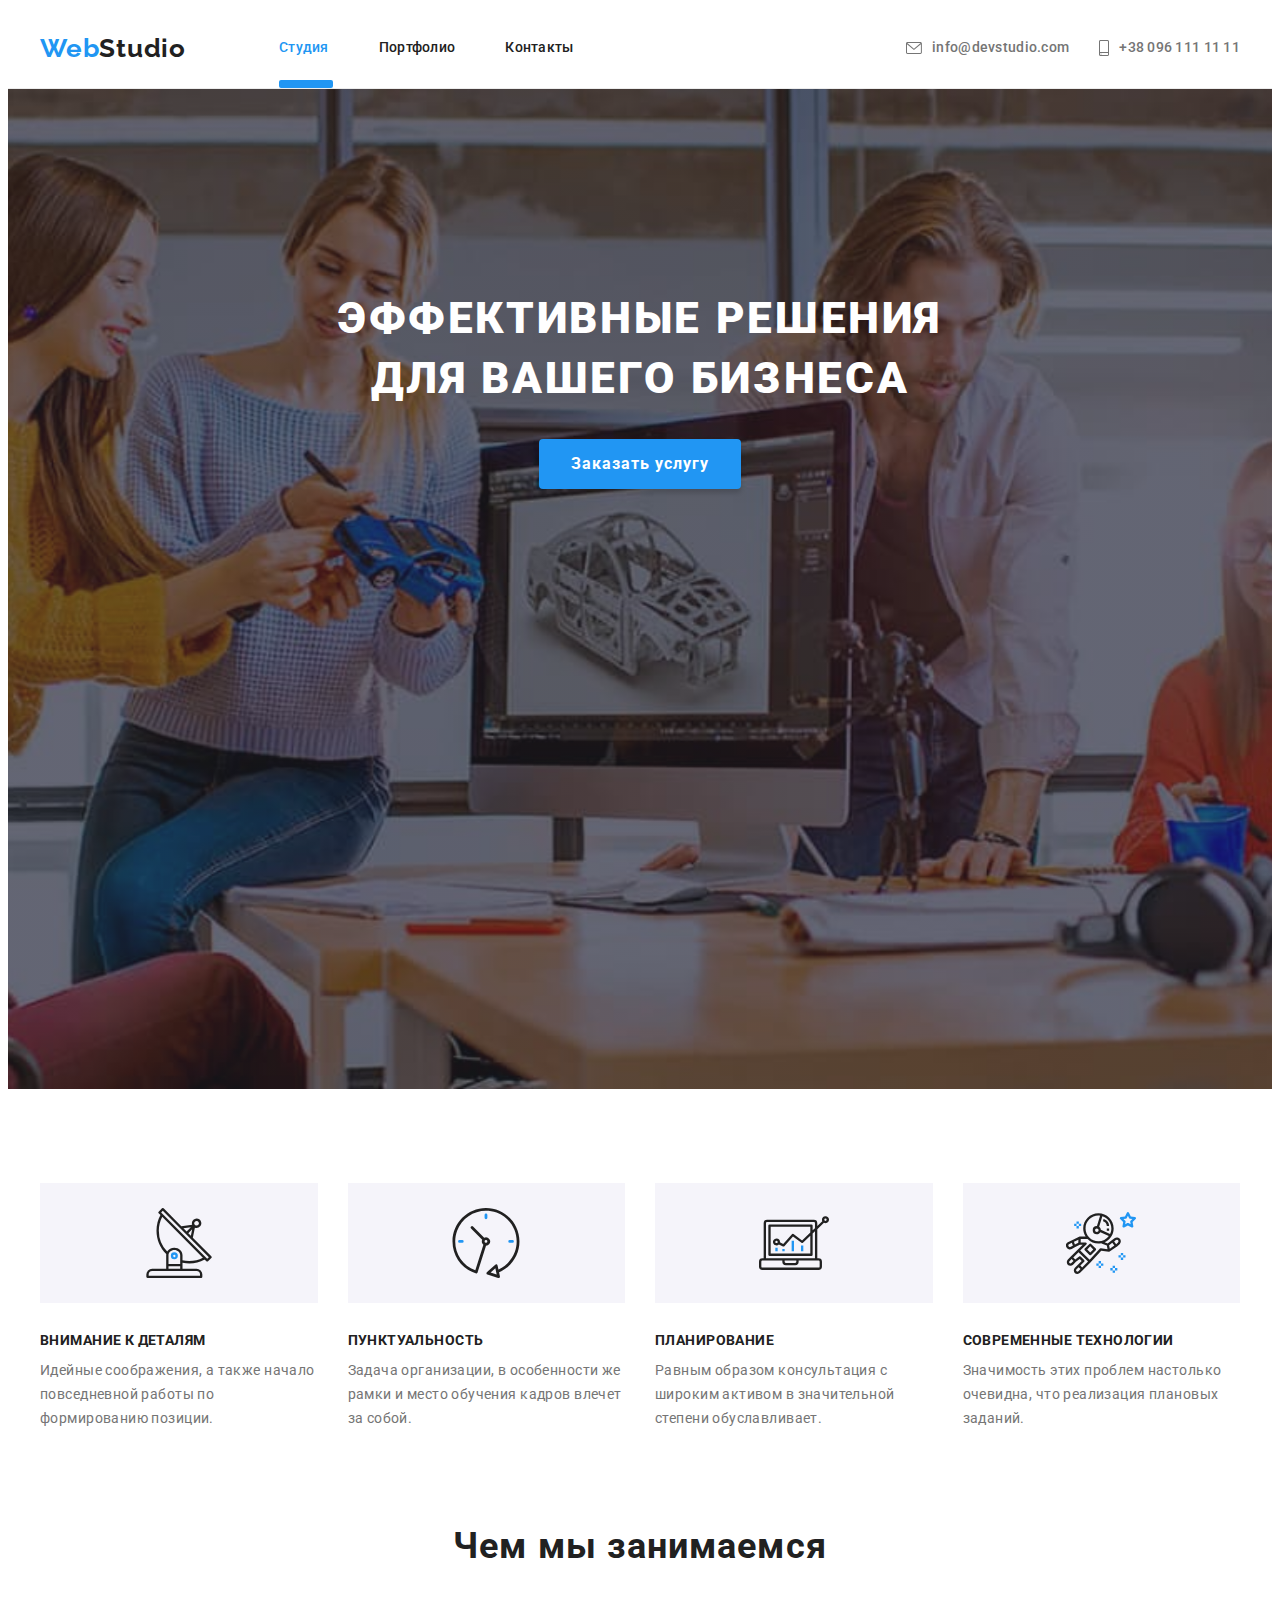
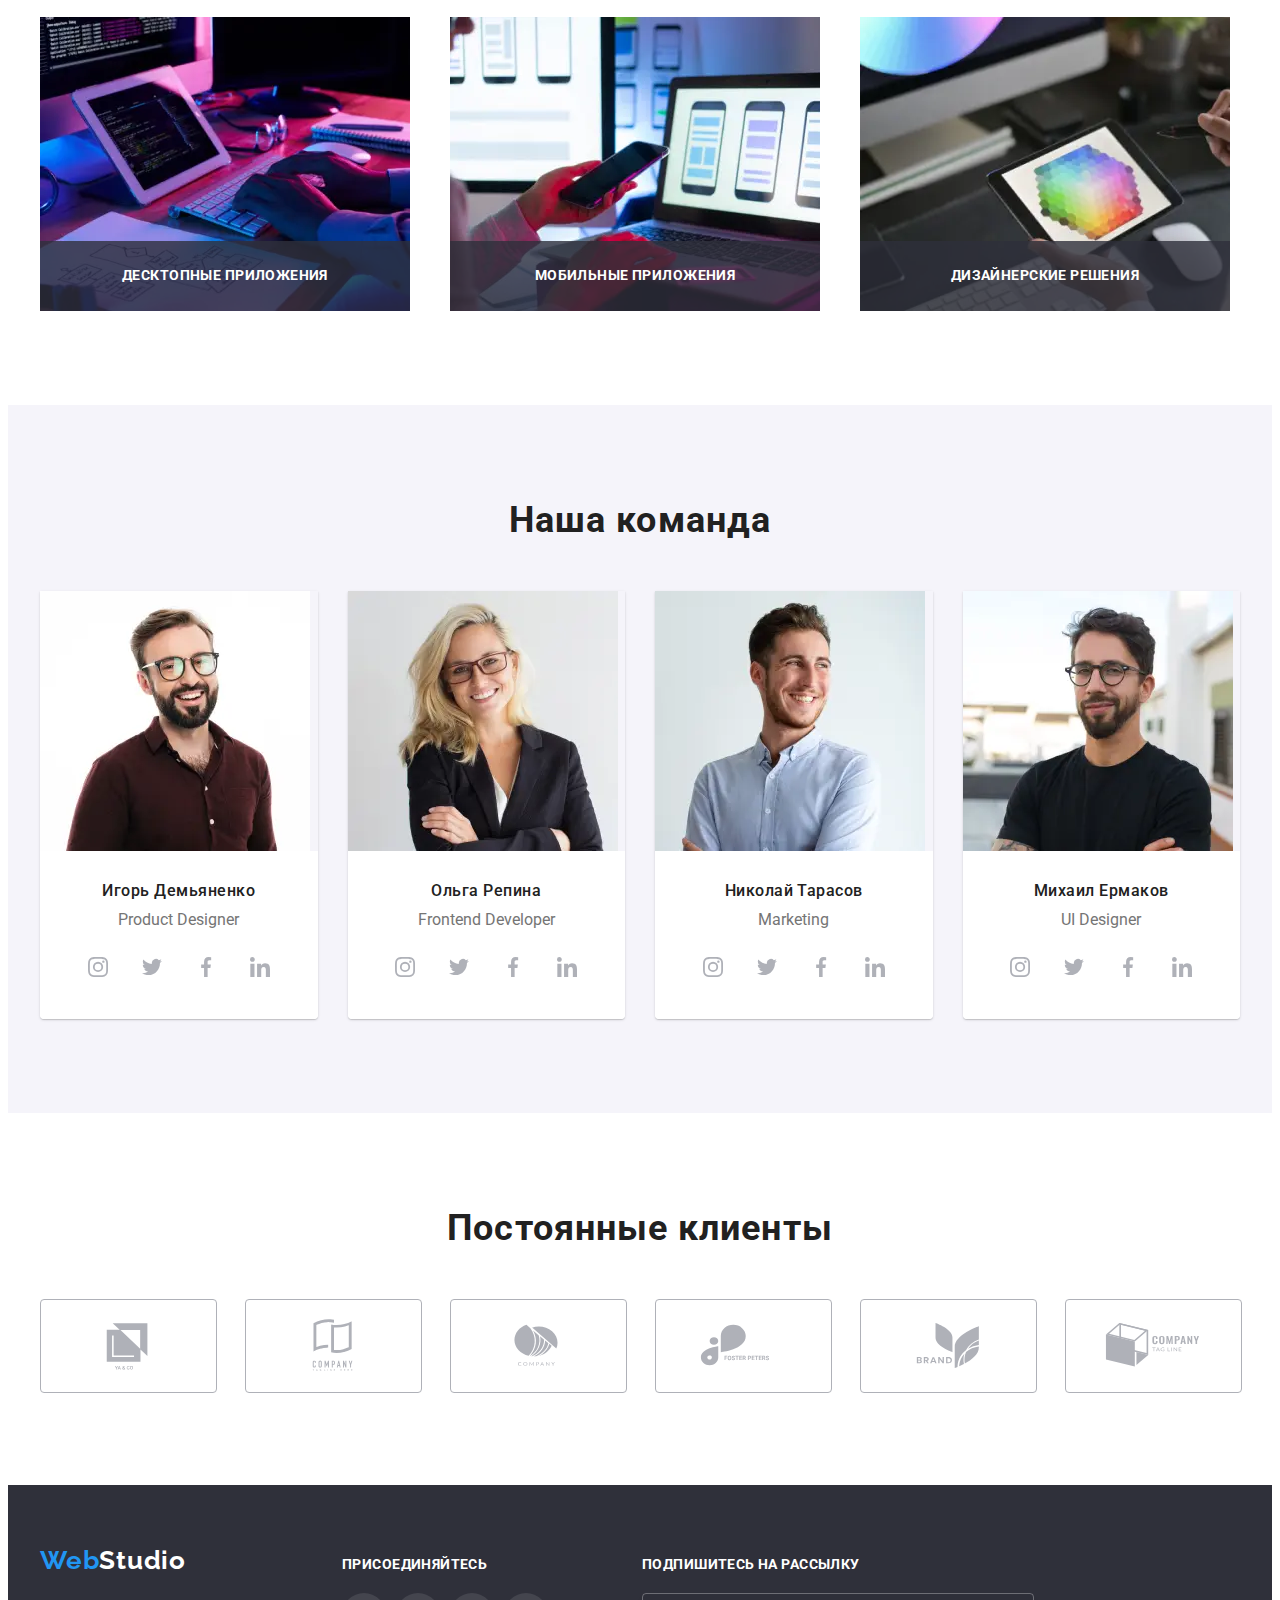
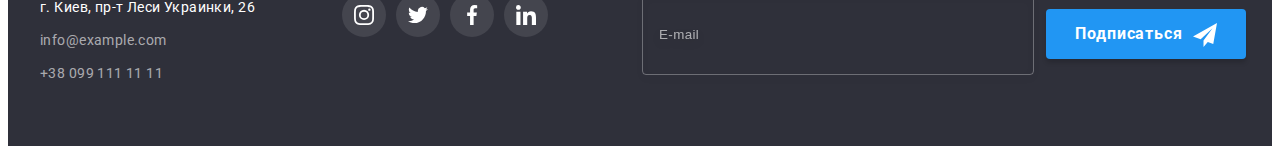
==== commit 37c46df7: "after homework chek" ====
--- a/index.html
+++ b/index.html
@@ -43,7 +43,7 @@
 
         <ul class="contacts page-header__contacts list">
           <li class="contacts__item">
-            <a href="mailto:info@devstudio.com" class="contacts__link link">
+            <a href="mailto:info@devstudio.com" class="contacts__link contacts__link--email link">
               <svg class="contacts__icon" width="16" height="12">
                 <use href="./images/icons.svg#icon-envelope"></use></svg
               >info@devstudio.com</a
@@ -51,7 +51,7 @@
           </li>
 
           <li class="contacts__item">
-            <a href="tel:+380991111111" class="contacts__link link">
+            <a href="tel:+380991111111" class="contacts__link contacts__link--tel link">
               <svg class="contacts__icon" width="10" height="16">
                 <use href="./images/icons.svg#icon-smartphone"></use></svg
               >+38 096 111 11 11</a
@@ -69,7 +69,7 @@
           </svg>
         </button>
 
-        <div class="mobile-menu__container js-menu-container">
+        <div class="mobile-menu__container js-menu-container" id="mobile-menu">
           <button type="button" class="mobile-menu__close-btn js-close-menu">
             <svg class="mobile-menu__icon" width="40" height="40">
               <use href="./images/icons.svg#icon-menu-close"></use>
@@ -818,7 +818,7 @@
             <label>
               <input type="email" name="user-mail" class="sign-form__email" placeholder="E-mail"
             /></label>
-            <button type="submit " class="button button--primary footer__button">
+            <button type="submit" class="button button--primary footer__button">
               Подписаться<svg class="button-icon button-icon--append" width="24" height="24">
                 <use href="./images/icons.svg#icon-send"></use>
               </svg>
--- a/css/main.min.css
+++ b/css/main.min.css
@@ -1 +1 @@
-.visually-hidden{position:absolute;white-space:nowrap;width:1px;height:1px;overflow:hidden;border:0;padding:0;clip:rect(0 0 0 0);-webkit-clip-path:inset(50%);clip-path:inset(50%);margin:-1px}h1,h2,h3,h4,h5,h6,p,ul{margin-top:0;margin-bottom:0}body{color:#757575;background-color:#fff;font-family:"Roboto",sans-serif}img{display:block;max-width:100%;height:auto}.list{padding-left:0;padding-right:0;list-style:none}.link{text-decoration:none}.no-scroll{overflow:hidden}.logo{display:block;padding-top:16px;padding-bottom:16px;font-family:"Raleway",sans-serif;font-weight:700;font-size:26px;letter-spacing:.03em;line-height:1.19;color:#212121}.logo__text--accent{color:#2196f3}@media screen and (min-width: 1200px){.logo{padding-top:24px;padding-bottom:24px}}.page-nav{display:none}@media screen and (min-width: 768px){.page-nav{display:-webkit-box;display:-ms-flexbox;display:flex;font-weight:500;font-size:14px;letter-spacing:.02em;line-height:1.14}}.page-nav__list{display:-webkit-box;display:-ms-flexbox;display:flex;color:#212121}.page-nav__item{position:relative}.page-nav__item:not(:last-child){margin-right:50px}.page-nav__link{display:block;padding-top:32px;padding-bottom:32px;color:inherit;-webkit-transition:color 250ms cubic-bezier(0.4, 0, 0.2, 1);transition:color 250ms cubic-bezier(0.4, 0, 0.2, 1)}.page-nav__link::after{content:"";position:absolute;bottom:0;left:0;width:100%;height:4px;display:block;border:2px solid #2196f3;border-radius:2px;background-color:#2196f3;-webkit-transform:scaleX(0);transform:scaleX(0);-webkit-transition:-webkit-transform 250ms cubic-bezier(0.4, 0, 0.2, 1);transition:-webkit-transform 250ms cubic-bezier(0.4, 0, 0.2, 1);transition:transform 250ms cubic-bezier(0.4, 0, 0.2, 1);transition:transform 250ms cubic-bezier(0.4, 0, 0.2, 1), -webkit-transform 250ms cubic-bezier(0.4, 0, 0.2, 1)}.page-nav__link:hover::after,.page-nav__link:focus::after{-webkit-transform:scaleX(1);transform:scaleX(1)}.page-nav__link:hover,.page-nav__link:focus{color:#2196f3}.page-nav__link--current{color:#2196f3}.page-nav__link--current::after{-webkit-transform:none;transform:none}.contacts{font-weight:500;font-size:12px;letter-spacing:.02em;line-height:1.17}@media screen and (min-width: 1200px){.contacts{font-size:14px;line-height:1.14}}@media screen and (min-width: 1200px){.contacts__item{padding:32px 0}}@media screen and (min-width: 768px){.contacts__item:not(:last-child){margin:0 0 10px 0}}@media screen and (min-width: 1200px){.contacts__item:not(:last-child){margin:0 30px 0 0;padding:32px 0}}.contacts__link{padding-top:0px;padding-bottom:0px;color:inherit;-webkit-transition:color 250ms cubic-bezier(0.4, 0, 0.2, 1);transition:color 250ms cubic-bezier(0.4, 0, 0.2, 1)}.contacts__link:hover,.contacts__link:focus{color:#2196f3}.contacts__icon{vertical-align:middle;fill:currentColor;margin-right:10px}.button{padding:10px 32px;min-width:200px;height:50px;margin:0;font-weight:700;font-size:16px;letter-spacing:.06em;line-height:1.88;font-family:inherit;text-align:center;cursor:pointer;color:#212121;background-color:#f5f4fa;border-radius:4px;border:rgba(0,0,0,0);-webkit-transition:background-color 250ms cubic-bezier(0.4, 0, 0.2, 1),color 250ms cubic-bezier(0.4, 0, 0.2, 1),-webkit-box-shadow 250ms cubic-bezier(0.4, 0, 0.2, 1);transition:background-color 250ms cubic-bezier(0.4, 0, 0.2, 1),color 250ms cubic-bezier(0.4, 0, 0.2, 1),-webkit-box-shadow 250ms cubic-bezier(0.4, 0, 0.2, 1);transition:background-color 250ms cubic-bezier(0.4, 0, 0.2, 1),color 250ms cubic-bezier(0.4, 0, 0.2, 1),box-shadow 250ms cubic-bezier(0.4, 0, 0.2, 1);transition:background-color 250ms cubic-bezier(0.4, 0, 0.2, 1),color 250ms cubic-bezier(0.4, 0, 0.2, 1),box-shadow 250ms cubic-bezier(0.4, 0, 0.2, 1),-webkit-box-shadow 250ms cubic-bezier(0.4, 0, 0.2, 1)}.button:hover,.button:focus{background-color:#188ce8}.button--append{margin-left:10px}.button--primary{-webkit-box-shadow:0px 4px 4px rgba(0,0,0,.15);box-shadow:0px 4px 4px rgba(0,0,0,.15);color:#fff;background-color:#2196f3}.button-icon{vertical-align:middle;fill:currentColor}.title{font-weight:700;font-size:28px;letter-spacing:.03em;line-height:1.18;text-align:center;color:#212121}@media screen and (min-width: 1200px){.title{font-size:36px;line-height:1.17}}.advantage-card{width:100%}.advantage-card__thumb{display:-webkit-box;display:-ms-flexbox;display:flex;-webkit-box-pack:center;-ms-flex-pack:center;justify-content:center;-webkit-box-align:center;-ms-flex-align:center;align-items:center;margin-bottom:30px;height:120px;background-color:#f5f4fa}.advantage-card__icon{width:70px;height:70px}.advantage-card__name{margin-bottom:10px;font-weight:700;font-size:14px;letter-spacing:.03em;line-height:1.14;text-align:center;text-transform:uppercase;color:#212121}@media screen and (min-width: 768px){.advantage-card__name{text-align:left}}.advantage-card__text{font-size:14px;letter-spacing:.03em;line-height:1.71}.member-card{width:100%;text-align:center}.member-card__meta{padding-top:30px;padding-bottom:24px;background-color:#fff;border-radius:0px 0px 4px 4px}@media screen and (min-width: 1200px){.member-card__meta{padding-bottom:30px}}.member-card__name{margin-bottom:10px;font-weight:500;font-size:16px;letter-spacing:.03em;line-height:1.19;color:#212121}.member-card__text{margin-bottom:16px;line-height:1.19}.socials{display:-webkit-box;display:-ms-flexbox;display:flex;-webkit-box-pack:center;-ms-flex-pack:center;justify-content:center}.socials__item{height:44px;width:44px}.socials__item:not(:last-child){margin-right:10px}.socials__link{width:100%;height:100%;display:-webkit-box;display:-ms-flexbox;display:flex;-webkit-box-pack:center;-ms-flex-pack:center;justify-content:center;-webkit-box-align:center;-ms-flex-align:center;align-items:center;color:#afb1b8;background-color:rgba(0,0,0,0);border-radius:50%;-webkit-transition:color 250ms cubic-bezier(0.4, 0, 0.2, 1),background-color 250ms cubic-bezier(0.4, 0, 0.2, 1);transition:color 250ms cubic-bezier(0.4, 0, 0.2, 1),background-color 250ms cubic-bezier(0.4, 0, 0.2, 1)}.socials__link:hover,.socials__link:focus{color:#fff;background-color:#2196f3}.socials__link--dark{background-color:rgba(255,255,255,.1);color:#fff}.socials__icon{fill:currentColor}.adress__item{font-size:14px;letter-spacing:.03em;line-height:1.71;color:#fff}.adress__item:not(:last-child){margin-bottom:8px}@media screen and (min-width: 1200px){.adress__item:not(:last-child){margin-bottom:9px}}.adress__link{color:inherit;font-style:normal;-webkit-transition:color 250ms cubic-bezier(0.4, 0, 0.2, 1);transition:color 250ms cubic-bezier(0.4, 0, 0.2, 1)}.adress__link:hover,.adress__link:focus{color:#2196f3}.adress__link--colored{color:rgba(255,255,255,.6)}@media screen and (min-width: 1200px){.sign-form{display:-webkit-box;display:-ms-flexbox;display:flex;-webkit-box-align:center;-ms-flex-align:center;align-items:center}}.sign-form__email{display:block;width:100%;height:50px;padding:15px 16px;margin:0 0 20px;background:rgba(0,0,0,0);border:1px solid rgba(255,255,255,.3);-webkit-filter:drop-shadow(0px 4px 4px rgba(0, 0, 0, 0.15));filter:drop-shadow(0px 4px 4px rgba(0, 0, 0, 0.15));border-radius:4px;color:rgba(255,255,255,.6);-webkit-transition:-webkit-transition 250ms cubic-bezier(0.4, 0, 0.2, 1);transition:-webkit-transition 250ms cubic-bezier(0.4, 0, 0.2, 1);transition:transition 250ms cubic-bezier(0.4, 0, 0.2, 1);transition:transition 250ms cubic-bezier(0.4, 0, 0.2, 1), -webkit-transition 250ms cubic-bezier(0.4, 0, 0.2, 1)}.sign-form__email::-webkit-input-placeholder{letter-spacing:.03em;line-height:1.25;color:rgba(255,255,255,.6)}.sign-form__email::-moz-placeholder{letter-spacing:.03em;line-height:1.25;color:rgba(255,255,255,.6)}.sign-form__email:-ms-input-placeholder{letter-spacing:.03em;line-height:1.25;color:rgba(255,255,255,.6)}.sign-form__email::-ms-input-placeholder{letter-spacing:.03em;line-height:1.25;color:rgba(255,255,255,.6)}.sign-form__email::placeholder{letter-spacing:.03em;line-height:1.25;color:rgba(255,255,255,.6)}.sign-form__email:focus,.sign-form__email:hover{outline:rgba(0,0,0,0);border-color:#2196f3}@media screen and (min-width: 768px){.sign-form__email{width:450px;margin-left:auto;margin-right:auto}}@media screen and (min-width: 1200px){.sign-form__email{width:358px;margin:0 12px 0 0}}.backdrop{position:fixed;top:0;left:0;width:100vw;height:100vh;background-color:rgba(0,0,0,.2);opacity:1;visibility:visible;-webkit-transition:opacity 250ms cubic-bezier(0.4, 0, 0.2, 1),visibility 250ms cubic-bezier(0.4, 0, 0.2, 1);transition:opacity 250ms cubic-bezier(0.4, 0, 0.2, 1),visibility 250ms cubic-bezier(0.4, 0, 0.2, 1)}.backdrop.is-hidden{opacity:0;pointer-events:none;visibility:hidden}.backdrop__modal-window{position:absolute;top:50%;left:50%;-webkit-transform:translate(-50%, -50%) scale(1);transform:translate(-50%, -50%) scale(1)}.modal-window{padding:40px;width:100%;min-height:609px;max-width:450px;background-color:#fff;-webkit-box-shadow:0px 1px 3px rgba(0,0,0,.12),0px 1px 1px rgba(0,0,0,.14),0px 2px 1px rgba(0,0,0,.2);box-shadow:0px 1px 3px rgba(0,0,0,.12),0px 1px 1px rgba(0,0,0,.14),0px 2px 1px rgba(0,0,0,.2);border-radius:4px;opacity:1;-webkit-transition:opacity 250ms cubic-bezier(0.4, 0, 0.2, 1),-webkit-transform 250ms cubic-bezier(0.4, 0, 0.2, 1);transition:opacity 250ms cubic-bezier(0.4, 0, 0.2, 1),-webkit-transform 250ms cubic-bezier(0.4, 0, 0.2, 1);transition:transform 250ms cubic-bezier(0.4, 0, 0.2, 1),opacity 250ms cubic-bezier(0.4, 0, 0.2, 1);transition:transform 250ms cubic-bezier(0.4, 0, 0.2, 1),opacity 250ms cubic-bezier(0.4, 0, 0.2, 1),-webkit-transform 250ms cubic-bezier(0.4, 0, 0.2, 1)}.backdrop.is-hidden .modal-window{opacity:0;-webkit-transform:translate(-50%, -50%) scale(1.1);transform:translate(-50%, -50%) scale(1.1)}@media screen and (min-width: 1200px){.modal-window{min-height:581px;min-width:528px}}.modal-window__title{margin-bottom:12px;font-weight:700;font-size:20px;letter-spacing:.03em;line-height:1.5;text-align:center;color:#212121}@media screen and (min-width: 1200px){.modal-window__title{line-height:1.15}}.modal-window__close-button{position:absolute;right:8px;top:8px}.modal-window__button{text-align:center}.close-button{display:-webkit-box;display:-ms-flexbox;display:flex;-webkit-box-pack:center;-ms-flex-pack:center;justify-content:center;-webkit-box-align:center;-ms-flex-align:center;align-items:center;width:30px;height:30px;background:#fff;border:1px solid rgba(0,0,0,.1);border-radius:50%;fill:#757575;-webkit-transition:color 250ms cubic-bezier(0.4, 0, 0.2, 1);transition:color 250ms cubic-bezier(0.4, 0, 0.2, 1)}.close-button:hover{color:#2196f3}.close-button__icon{fill:currentColor}.registration-form__element{color:#212121;margin-bottom:10px}.registration-form__element:last-child{margin-bottom:20px}.registration-form__wrap{position:relative}.registration-form__label{margin-bottom:4px;font-size:12px;letter-spacing:.01em;line-height:1.17;color:#757575}.registration-form__input{display:block;width:100%;height:40px;padding:10px 12px 10px 42px;font:inherit;border:1px solid rgba(33,33,33,.2);border-radius:4px;font-size:14px;color:inherit;-webkit-transition:border 250ms cubic-bezier(0.4, 0, 0.2, 1);transition:border 250ms cubic-bezier(0.4, 0, 0.2, 1)}.registration-form__input:focus,.registration-form__input:hover{outline:rgba(0,0,0,0);border:1px solid #2196f3}.registration-form__icon{position:absolute;top:50%;left:12px;-webkit-transform:translateY(-50%);transform:translateY(-50%);fill:currentColor;-webkit-transition:color 250ms cubic-bezier(0.4, 0, 0.2, 1);transition:color 250ms cubic-bezier(0.4, 0, 0.2, 1)}.registration-form__input:focus~.registration-form__icon,.registration-form__input:hover~.registration-form__icon{color:#2196f3}.registration-form__comment{padding:12px 16px;width:100%;height:120px;resize:none;border:1px solid rgba(33,33,33,.2);border-radius:4px;font:inherit;font-size:14px;-webkit-transition:border-color 250ms cubic-bezier(0.4, 0, 0.2, 1),-webkit-transition 250ms cubic-bezier(0.4, 0, 0.2, 1);transition:border-color 250ms cubic-bezier(0.4, 0, 0.2, 1),-webkit-transition 250ms cubic-bezier(0.4, 0, 0.2, 1);transition:transition 250ms cubic-bezier(0.4, 0, 0.2, 1),border-color 250ms cubic-bezier(0.4, 0, 0.2, 1);transition:transition 250ms cubic-bezier(0.4, 0, 0.2, 1),border-color 250ms cubic-bezier(0.4, 0, 0.2, 1),-webkit-transition 250ms cubic-bezier(0.4, 0, 0.2, 1)}.registration-form__comment::-webkit-input-placeholder{font-size:14px;letter-spacing:.01em;line-height:1.14;color:rgba(117,117,117,.5)}.registration-form__comment::-moz-placeholder{font-size:14px;letter-spacing:.01em;line-height:1.14;color:rgba(117,117,117,.5)}.registration-form__comment:-ms-input-placeholder{font-size:14px;letter-spacing:.01em;line-height:1.14;color:rgba(117,117,117,.5)}.registration-form__comment::-ms-input-placeholder{font-size:14px;letter-spacing:.01em;line-height:1.14;color:rgba(117,117,117,.5)}.registration-form__comment::placeholder{font-size:14px;letter-spacing:.01em;line-height:1.14;color:rgba(117,117,117,.5)}@media screen and (min-width: 1200px){.registration-form__comment::-webkit-input-placeholder{font-size:12px;line-height:1.17}.registration-form__comment::-moz-placeholder{font-size:12px;line-height:1.17}.registration-form__comment:-ms-input-placeholder{font-size:12px;line-height:1.17}.registration-form__comment::-ms-input-placeholder{font-size:12px;line-height:1.17}.registration-form__comment::placeholder{font-size:12px;line-height:1.17}}.registration-form__comment:focus,.registration-form__comment:hover{outline:rgba(0,0,0,0);border-color:#2196f3}.registration-form__license-form{margin-bottom:30px}.license-form{width:100%}@media screen and (min-width: 1200px){.license-form{padding-left:12px}}.license-form__label{display:-webkit-box;display:-ms-flexbox;display:flex;-webkit-box-align:start;-ms-flex-align:start;align-items:flex-start;font-size:14px;letter-spacing:.03em;line-height:1.7;cursor:pointer}@media screen and (min-width: 768px){.license-form__label{-webkit-box-align:center;-ms-flex-align:center;align-items:center}}.license-form__checkbox{display:-webkit-box;display:-ms-flexbox;display:flex;-webkit-box-align:center;-ms-flex-align:center;align-items:center;-webkit-box-pack:center;-ms-flex-pack:center;justify-content:center;margin-right:7px;width:16px;height:15px;border:2px solid #212121;border-radius:2px;background-color:#fff;-webkit-transition:border-color 250ms cubic-bezier(0.4, 0, 0.2, 1),-webkit-transition 250ms cubic-bezier(0.4, 0, 0.2, 1);transition:border-color 250ms cubic-bezier(0.4, 0, 0.2, 1),-webkit-transition 250ms cubic-bezier(0.4, 0, 0.2, 1);transition:transition 250ms cubic-bezier(0.4, 0, 0.2, 1),border-color 250ms cubic-bezier(0.4, 0, 0.2, 1);transition:transition 250ms cubic-bezier(0.4, 0, 0.2, 1),border-color 250ms cubic-bezier(0.4, 0, 0.2, 1),-webkit-transition 250ms cubic-bezier(0.4, 0, 0.2, 1)}.license-form__icon{visibility:hidden;fill:#fff;opacity:0;-webkit-transition:visibility 250ms cubic-bezier(0.4, 0, 0.2, 1),opacity 250ms cubic-bezier(0.4, 0, 0.2, 1);transition:visibility 250ms cubic-bezier(0.4, 0, 0.2, 1),opacity 250ms cubic-bezier(0.4, 0, 0.2, 1)}.license-form__input:checked+.license-form__label>.license-form__checkbox{border-color:rgba(0,0,0,0);background-color:#2196f3}.license-form__input:checked+.license-form__label>.license-form__checkbox .license-form__icon{visibility:visible;opacity:1}.license-form__input:focus+.license-form__label>.license-form__checkbox{border-color:#2196f3}.license-form__text{font-weight:nill;font-size:12px;letter-spacing:.03em;line-height:1.17}.license-form__text--agreement{color:#2196f3}@media screen and (min-width: 1200px){.license-form__text{font-weight:nill;font-size:14px;line-height:1.7}}.buttons-row{display:-webkit-box;display:-ms-flexbox;display:flex;-ms-flex-wrap:wrap;flex-wrap:wrap;gap:16px 8px}@media screen and (min-width: 768px){.buttons-row{-ms-flex-wrap:no-wrap;flex-wrap:no-wrap;-webkit-box-pack:center;-ms-flex-pack:center;justify-content:center}}.buttons-row__button{padding:6px 22px;min-width:73px;height:38px;color:#212121;background-color:#f5f4fa;font-weight:500;font-size:16px;letter-spacing:.03em;line-height:1.62;font-family:inherit;text-align:center}.buttons-row__button--active{color:#fff;background-color:#2196f3;-webkit-box-shadow:0px 3px 1px rgba(0,0,0,.1),0px 1px 2px rgba(0,0,0,.08),0px 2px 2px rgba(0,0,0,.12);box-shadow:0px 3px 1px rgba(0,0,0,.1),0px 1px 2px rgba(0,0,0,.08),0px 2px 2px rgba(0,0,0,.12)}.buttons-row__button:hover,.buttons-row__button:focus{outline:rgba(0,0,0,0);color:#fff;background-color:#2196f3;-webkit-box-shadow:0px 3px 1px rgba(0,0,0,.1),0px 1px 2px rgba(0,0,0,.08),0px 2px 2px rgba(0,0,0,.12);box-shadow:0px 3px 1px rgba(0,0,0,.1),0px 1px 2px rgba(0,0,0,.08),0px 2px 2px rgba(0,0,0,.12)}.product-card{display:-webkit-box;display:-ms-flexbox;display:flex;-webkit-box-orient:vertical;-webkit-box-direction:normal;-ms-flex-direction:column;flex-direction:column;text-decoration:none;-ms-flex-preferred-size:100%;flex-basis:100%;height:100%;-webkit-transition:-webkit-box-shadow 250ms cubic-bezier(0.4, 0, 0.2, 1);transition:-webkit-box-shadow 250ms cubic-bezier(0.4, 0, 0.2, 1);transition:box-shadow 250ms cubic-bezier(0.4, 0, 0.2, 1);transition:box-shadow 250ms cubic-bezier(0.4, 0, 0.2, 1), -webkit-box-shadow 250ms cubic-bezier(0.4, 0, 0.2, 1)}.product-card:hover,.product-card:focus{outline:rgba(0,0,0,0);-webkit-box-shadow:0px 1px 1px rgba(0,0,0,.12),0px 4px 4px rgba(0,0,0,.06),1px 4px 6px rgba(0,0,0,.16);box-shadow:0px 1px 1px rgba(0,0,0,.12),0px 4px 4px rgba(0,0,0,.06),1px 4px 6px rgba(0,0,0,.16)}.product-card__tumb{position:relative;overflow:hidden}.product-card__description{padding:77px 24px;overflow-y:auto;width:100%;height:100%;font-size:18px;letter-spacing:.03em;line-height:1.56;color:#fff}@media screen and (min-width: 768px){.product-card__description{padding:49px 24px 77px}}@media screen and (min-width: 1200px){.product-card__description{padding:63px 24px}}.product-card__meta{-webkit-box-flex:1;-ms-flex-positive:1;flex-grow:1;padding:20px 24px;border-bottom:1px solid #eee;border-left:1px solid #eee;border-right:1px solid #eee}.product-card__title{margin-bottom:4px;font-weight:700;font-size:18px;letter-spacing:.06em;line-height:2;color:#212121}.product-card__text{font-size:16px;letter-spacing:.03em;line-height:1.88;color:#757575}.product-card__overlay{position:absolute;top:100%;left:0;width:100%;height:100%;background-color:rgba(33,150,243,.9);-webkit-transition:-webkit-transform 250ms cubic-bezier(0.4, 0, 0.2, 1);transition:-webkit-transform 250ms cubic-bezier(0.4, 0, 0.2, 1);transition:transform 250ms cubic-bezier(0.4, 0, 0.2, 1);transition:transform 250ms cubic-bezier(0.4, 0, 0.2, 1), -webkit-transform 250ms cubic-bezier(0.4, 0, 0.2, 1)}.product-card:hover .product-card__overlay,.product-card:focus .product-card__overlay{-webkit-transform:translateY(-100%);transform:translateY(-100%)}.mobile-menu__container{position:fixed;top:0;left:0;width:100vw;height:100vh;padding:48px 40px;z-index:5;-webkit-transform:translateX(100%);transform:translateX(100%);background-color:#fff;overflow-y:auto;-webkit-transition:-webkit-transform 250ms cubic-bezier(0.4, 0, 0.2, 1);transition:-webkit-transform 250ms cubic-bezier(0.4, 0, 0.2, 1);transition:transform 250ms cubic-bezier(0.4, 0, 0.2, 1);transition:transform 250ms cubic-bezier(0.4, 0, 0.2, 1), -webkit-transform 250ms cubic-bezier(0.4, 0, 0.2, 1)}.mobile-menu__container.is-open{-webkit-transform:translateX(0);transform:translateX(0)}@media screen and (min-width: 768px){.mobile-menu__container{display:none}}.mobile-menu{display:-webkit-box;display:-ms-flexbox;display:flex;-webkit-box-orient:vertical;-webkit-box-direction:normal;-ms-flex-direction:column;flex-direction:column;-webkit-box-pack:justify;-ms-flex-pack:justify;justify-content:space-between;height:100%}.mobile-menu__item{font-weight:500;font-size:40px;letter-spacing:.02em;line-height:1.13}.mobile-menu__item:not(:last-child){margin-bottom:32px}.mobile-menu__link{color:#212121;-webkit-transition:color 250ms cubic-bezier(0.4, 0, 0.2, 1);transition:color 250ms cubic-bezier(0.4, 0, 0.2, 1)}.mobile-menu__link:hover,.mobile-menu__link:focus{color:#2196f3}.mobile-menu__link--current{color:#2196f3}.mobile-menu__close-btn{position:absolute;top:10px;right:15px;margin:0;padding:0;background-color:rgba(0,0,0,0);border:none;cursor:pointer}.mobile-menu__icon{display:block;fill:currentColor;-webkit-transition:color 250ms cubic-bezier(0.4, 0, 0.2, 1);transition:color 250ms cubic-bezier(0.4, 0, 0.2, 1)}.mobile-menu__close-btn:hover .mobile-menu__icon,.mobile-menu__close-btn:focus .mobile-menu__icon{color:#2196f3}.mobile-contacts__item{margin-bottom:64px}.mobile-contacts__item:not(:last-child){margin-bottom:32px}.mobile-contacts__link{font-size:24px;line-height:1.18;color:inherit;-webkit-transition:color 250ms cubic-bezier(0.4, 0, 0.2, 1);transition:color 250ms cubic-bezier(0.4, 0, 0.2, 1)}.mobile-contacts__link--tel{font-size:calc(16px + 4vw);color:#2196f3}@media screen and (min-width: 480px){.mobile-contacts__link--tel{font-size:34px}}.mobile-contacts__link:hover,.mobile-contacts__link:focus{color:#2196f3}.mobile-socials__list{display:-webkit-box;display:-ms-flexbox;display:flex;-webkit-box-pack:start;-ms-flex-pack:start;justify-content:flex-start;-ms-flex-wrap:wrap;flex-wrap:wrap;gap:10px 0;margin:0 -10px}.mobile-socials__item:not(:last-child){border-right:1px solid rgba(33,33,33,.2)}.mobile-socials__link{font-weight:500;font-size:18px;letter-spacing:.02em;line-height:1.22;color:#2196f3;-webkit-transition:color 250ms cubic-bezier(0.4, 0, 0.2, 1);transition:color 250ms cubic-bezier(0.4, 0, 0.2, 1);padding-right:10px;padding-left:10px}.mobile-socials__link:hover,.mobile-socials__link:focus{color:#188ce8}.container{margin-left:auto;margin-right:auto;padding-left:15px;padding-right:15px}@media screen and (min-width: 480px){.container{width:480px}}@media screen and (min-width: 768px){.container{width:768px}}@media screen and (min-width: 1200px){.container{width:1200px}}.section{padding-top:60px;padding-bottom:60px}@media screen and (min-width: 1200px){.section{padding-top:94px;padding-bottom:94px}}.page-header{height:60px;border-bottom:1px solid #ececec}@media screen and (min-width: 768px){.page-header{height:80px}}.page-header__container{display:-webkit-box;display:-ms-flexbox;display:flex;-webkit-box-align:center;-ms-flex-align:center;align-items:center;-webkit-box-pack:justify;-ms-flex-pack:justify;justify-content:space-between}@media screen and (min-width: 768px){.page-header__logo{margin-right:88px}}@media screen and (min-width: 1200px){.page-header__logo{margin-right:93px}}.page-header__contacts{display:none}@media screen and (min-width: 768px){.page-header__contacts{display:block;margin-left:auto}}@media screen and (min-width: 1200px){.page-header__contacts{display:-webkit-box;display:-ms-flexbox;display:flex}}.page-header__menu-btn{margin:0;padding:0;background-color:rgba(0,0,0,0);border:none;cursor:pointer}@media screen and (min-width: 768px){.page-header__menu-btn{display:none}}.page-header__icon{display:block;fill:currentColor;-webkit-transition:color 250ms cubic-bezier(0.4, 0, 0.2, 1);transition:color 250ms cubic-bezier(0.4, 0, 0.2, 1)}.page-header__menu-btn:hover .page-header__icon,.page-header__menu-btn:focus .page-header__icon{color:#2196f3}.hero{text-align:center}.hero__image{margin-right:auto;margin-left:auto;padding-top:118px;padding-bottom:118px;height:400px;max-width:480px;background-color:#c4c4c4;background-image:-webkit-gradient(linear, left top, left bottom, from(rgba(47, 48, 58, 0.4)), to(rgba(47, 48, 58, 0.4))),url(../images/hero-img-480.jpg);background-image:linear-gradient(rgba(47, 48, 58, 0.4), rgba(47, 48, 58, 0.4)),url(../images/hero-img-480.jpg);background-size:cover;background-position:center}@media(min-device-pixel-ratio: 2),(-webkit-min-device-pixel-ratio: 2),(min-resolution: 192dpi),(min-resolution: 2dppx){.hero__image{background-image:-webkit-gradient(linear, left top, left bottom, from(rgba(47, 48, 58, 0.4)), to(rgba(47, 48, 58, 0.4))),url(../images/hero-img-960.jpg);background-image:linear-gradient(rgba(47, 48, 58, 0.4), rgba(47, 48, 58, 0.4)),url(../images/hero-img-960.jpg)}}@media(min-device-pixel-ratio: 3),(-webkit-min-device-pixel-ratio: 3),(min-resolution: 288dpi),(min-resolution: 3dppx){.hero__image{background-image:-webkit-gradient(linear, left top, left bottom, from(rgba(47, 48, 58, 0.4)), to(rgba(47, 48, 58, 0.4))),url(../images/hero-img-1440.jpg);background-image:linear-gradient(rgba(47, 48, 58, 0.4), rgba(47, 48, 58, 0.4)),url(../images/hero-img-1440.jpg)}}@media screen and (min-width: 768px){.hero__image{max-width:768px;background-image:-webkit-gradient(linear, left top, left bottom, from(rgba(47, 48, 58, 0.4)), to(rgba(47, 48, 58, 0.4))),url(../images/hero-img-768.jpg);background-image:linear-gradient(rgba(47, 48, 58, 0.4), rgba(47, 48, 58, 0.4)),url(../images/hero-img-768.jpg);background-size:cover;background-position:center}}@media screen and (min-width: 768px)and (min-device-pixel-ratio: 2),screen and (min-width: 768px)and (-webkit-min-device-pixel-ratio: 2),screen and (min-width: 768px)and (min-resolution: 192dpi),screen and (min-width: 768px)and (min-resolution: 2dppx){.hero__image{background-image:-webkit-gradient(linear, left top, left bottom, from(rgba(47, 48, 58, 0.4)), to(rgba(47, 48, 58, 0.4))),url(../images/hero-img-1536.jpg);background-image:linear-gradient(rgba(47, 48, 58, 0.4), rgba(47, 48, 58, 0.4)),url(../images/hero-img-1536.jpg)}}@media screen and (min-width: 768px)and (min-device-pixel-ratio: 3),screen and (min-width: 768px)and (-webkit-min-device-pixel-ratio: 3),screen and (min-width: 768px)and (min-resolution: 288dpi),screen and (min-width: 768px)and (min-resolution: 3dppx){.hero__image{background-image:-webkit-gradient(linear, left top, left bottom, from(rgba(47, 48, 58, 0.4)), to(rgba(47, 48, 58, 0.4))),url(../images/hero-img-2304.jpg);background-image:linear-gradient(rgba(47, 48, 58, 0.4), rgba(47, 48, 58, 0.4)),url(../images/hero-img-2304.jpg)}}@media screen and (min-width: 1200px){.hero__image{padding-top:200px;padding-bottom:200px;height:600px;max-width:1600px;background-image:-webkit-gradient(linear, left top, left bottom, from(rgba(47, 48, 58, 0.4)), to(rgba(47, 48, 58, 0.4))),url(../images/hero-img-1600.jpg);background-image:linear-gradient(rgba(47, 48, 58, 0.4), rgba(47, 48, 58, 0.4)),url(../images/hero-img-1600.jpg);background-size:cover;background-position:center}}@media screen and (min-width: 1200px)and (min-device-pixel-ratio: 2),screen and (min-width: 1200px)and (-webkit-min-device-pixel-ratio: 2),screen and (min-width: 1200px)and (min-resolution: 192dpi),screen and (min-width: 1200px)and (min-resolution: 2dppx){.hero__image{background-image:-webkit-gradient(linear, left top, left bottom, from(rgba(47, 48, 58, 0.4)), to(rgba(47, 48, 58, 0.4))),url(../images/hero-img-3200.jpg);background-image:linear-gradient(rgba(47, 48, 58, 0.4), rgba(47, 48, 58, 0.4)),url(../images/hero-img-3200.jpg)}}@media screen and (min-width: 1200px)and (min-device-pixel-ratio: 3),screen and (min-width: 1200px)and (-webkit-min-device-pixel-ratio: 3),screen and (min-width: 1200px)and (min-resolution: 288dpi),screen and (min-width: 1200px)and (min-resolution: 3dppx){.hero__image{background-image:-webkit-gradient(linear, left top, left bottom, from(rgba(47, 48, 58, 0.4)), to(rgba(47, 48, 58, 0.4))),url(../images/hero-img-4800.jpg);background-image:linear-gradient(rgba(47, 48, 58, 0.4), rgba(47, 48, 58, 0.4)),url(../images/hero-img-4800.jpg)}}.hero__title{margin:0 auto 30px auto;max-width:360px;font-weight:900;font-size:26px;letter-spacing:.06em;line-height:1.62;text-transform:uppercase;color:#fff}@media screen and (min-width: 1200px){.hero__title{max-width:696px;font-size:44px;line-height:1.36}}.advantages__title{margin-bottom:50px}@media screen and (min-width: 768px){.advantages__list{display:-webkit-box;display:-ms-flexbox;display:flex;-ms-flex-wrap:wrap;flex-wrap:wrap;margin:calc(30px / -2)}}.advantages__item{margin-bottom:30px}@media screen and (min-width: 480px){.advantages__item{-ms-flex-preferred-size:100%;flex-basis:100%}}@media screen and (min-width: 768px){.advantages__item{-ms-flex-preferred-size:calc((100% - (2 * 30px))/2);flex-basis:calc((100% - (2 * 30px))/2);margin:calc(30px / 2)}}@media screen and (min-width: 1200px){.advantages__item{-ms-flex-preferred-size:calc((100% - (4 * 30px))/4);flex-basis:calc((100% - (4 * 30px))/4)}}.about{display:none}@media screen and (min-width: 1200px){.about{display:block;padding-bottom:94px}}.about__title{margin-bottom:50px}.about__list{display:-webkit-box;display:-ms-flexbox;display:flex}.about__item{position:relative;-ms-flex-preferred-size:calc((100% - 2 * 30px)/3);flex-basis:calc((100% - 2 * 30px)/3)}.about__item:not(:last-child){margin-right:30px}.about__text{position:absolute;left:0;bottom:0;display:-webkit-box;display:-ms-flexbox;display:flex;-webkit-box-pack:center;-ms-flex-pack:center;justify-content:center;-webkit-box-align:center;-ms-flex-align:center;align-items:center;width:370px;height:70px;font-weight:700;font-size:14px;letter-spacing:.03em;line-height:1.14;text-transform:uppercase;text-align:center;color:#fff;background-color:rgba(46,47,59,.8)}.team{background-color:#f5f4fa;text-align:center}.team__title{margin-bottom:30px}@media screen and (min-width: 1200px){.team__title{margin-bottom:50px}}.team__list{margin:calc(30px / -2);display:-webkit-box;display:-ms-flexbox;display:flex;-ms-flex-wrap:wrap;flex-wrap:wrap}.team__item{-ms-flex-preferred-size:100%;flex-basis:100%;margin:calc(30px / 2);-webkit-box-shadow:0px 1px 3px rgba(0,0,0,.12),0px 1px 1px rgba(0,0,0,.14);box-shadow:0px 1px 3px rgba(0,0,0,.12),0px 1px 1px rgba(0,0,0,.14);border-radius:0px 0px 4px 4px}@media screen and (min-width: 768px){.team__item{-ms-flex-preferred-size:calc((100% - (2 * 30px))/2);flex-basis:calc((100% - (2 * 30px))/2)}}@media screen and (min-width: 1200px){.team__item{-ms-flex-preferred-size:calc((100% - (4 * 30px))/4);flex-basis:calc((100% - (4 * 30px))/4)}}.companies__title{margin-bottom:30px}@media screen and (min-width: 1200px){.companies__title{margin-bottom:50px}}.companies__list{display:-webkit-box;display:-ms-flexbox;display:flex;-ms-flex-wrap:wrap;flex-wrap:wrap;margin:calc(30px / -2)}.companies__item{height:92px;margin:calc(30px / 2);-ms-flex-preferred-size:calc((100% - (2 * 30px))/2);flex-basis:calc((100% - (2 * 30px))/2)}@media screen and (min-width: 768px){.companies__item{-ms-flex-preferred-size:calc((100% - (3 * 30px))/3);flex-basis:calc((100% - (3 * 30px))/3)}}@media screen and (min-width: 1200px){.companies__item{-ms-flex-preferred-size:calc((100% - (6 * 30px))/6);flex-basis:calc((100% - (6 * 30px))/6)}}.companies__link{display:-webkit-box;display:-ms-flexbox;display:flex;-webkit-box-pack:center;-ms-flex-pack:center;justify-content:center;-webkit-box-align:center;-ms-flex-align:center;align-items:center;width:100%;height:100%;outline:rgba(0,0,0,0);border:1px solid #afb1b8;border-radius:4px;color:#afb1b8;-webkit-transition:color 250ms cubic-bezier(0.4, 0, 0.2, 1),border 250ms cubic-bezier(0.4, 0, 0.2, 1);transition:color 250ms cubic-bezier(0.4, 0, 0.2, 1),border 250ms cubic-bezier(0.4, 0, 0.2, 1)}.companies__link:hover,.companies__link:focus{color:#2196f3;border:1px solid #2196f3}.companies__icon{fill:currentColor}.footer{padding-top:60px;padding-bottom:60px;background-color:#2f303a}.footer__container{text-align:center}@media screen and (min-width: 1200px){.footer__container{display:-webkit-box;display:-ms-flexbox;display:flex;-webkit-box-align:baseline;-ms-flex-align:baseline;align-items:baseline;text-align:left}}@media screen and (min-width: 768px){.footer__inform{display:-webkit-box;display:-ms-flexbox;display:flex;-ms-flex-pack:distribute;justify-content:space-around;-webkit-box-align:baseline;-ms-flex-align:baseline;align-items:baseline}}.footer__adress-wrapper{width:100%;margin:0 0 60px}@media screen and (min-width: 768px){.footer__adress-wrapper{width:232px}}@media screen and (min-width: 1200px){.footer__adress-wrapper{width:232px;margin:0 74px 0 0}}.footer__logo{margin-bottom:20px;padding-top:0;padding-bottom:0;margin-right:0;color:#fff}.footer__socials-wrapper{margin-bottom:60px}@media screen and (min-width: 1200px){.footer__socials-wrapper{margin-bottom:0;margin-right:94px}}.footer__title{margin-bottom:20px;font-weight:700;font-size:14px;letter-spacing:.03em;line-height:1.14;text-transform:uppercase;color:#fff}@media screen and (min-width: 1200px){.footer__form-wrapper{margin-left:auto}}.footer__button{padding-left:28px;padding-right:28px}.works__buttons{margin-bottom:40px}@media screen and (min-width: 1200px){.works__buttons{margin-bottom:50px}}@media screen and (min-width: 768px){.examples{display:-webkit-box;display:-ms-flexbox;display:flex;-ms-flex-wrap:wrap;flex-wrap:wrap;margin:calc(30px / (-2))}}.examples__item{margin-bottom:30px}@media screen and (min-width: 768px){.examples__item{-ms-flex-preferred-size:calc((100% - (2 * 30px))/2);flex-basis:calc((100% - (2 * 30px))/2);margin:calc(30px / 2)}}@media screen and (min-width: 1200px){.examples__item{-ms-flex-preferred-size:calc((100% - (3 * 30px))/3);flex-basis:calc((100% - (3 * 30px))/3)}}/*# sourceMappingURL=main.min.css.map */+.visually-hidden{position:absolute;white-space:nowrap;width:1px;height:1px;overflow:hidden;border:0;padding:0;clip:rect(0 0 0 0);-webkit-clip-path:inset(50%);clip-path:inset(50%);margin:-1px}h1,h2,h3,h4,h5,h6,p,ul{margin-top:0;margin-bottom:0}body{color:#757575;background-color:#fff;font-family:"Roboto",sans-serif}img{display:block;max-width:100%;height:auto}.list{padding-left:0;padding-right:0;list-style:none}.link{text-decoration:none}.no-scroll{overflow:hidden}.logo{display:block;padding-top:16px;padding-bottom:16px;font-family:"Raleway",sans-serif;font-weight:700;font-size:26px;letter-spacing:.03em;line-height:1.19;color:#212121}.logo__text--accent{color:#2196f3}@media screen and (min-width: 1200px){.logo{padding-top:24px;padding-bottom:24px}}.page-nav{display:none}@media screen and (min-width: 768px){.page-nav{display:-webkit-box;display:-ms-flexbox;display:flex;font-weight:500;font-size:14px;letter-spacing:.02em;line-height:1.14}}.page-nav__list{display:-webkit-box;display:-ms-flexbox;display:flex;color:#212121}.page-nav__item{position:relative}.page-nav__item:not(:last-child){margin-right:50px}.page-nav__link{display:block;padding-top:32px;padding-bottom:32px;color:inherit;-webkit-transition:color 250ms cubic-bezier(0.4, 0, 0.2, 1);transition:color 250ms cubic-bezier(0.4, 0, 0.2, 1)}.page-nav__link::after{content:"";position:absolute;bottom:0;left:0;width:100%;height:4px;display:block;border:2px solid #2196f3;border-radius:2px;background-color:#2196f3;-webkit-transform:scaleX(0);transform:scaleX(0);-webkit-transition:-webkit-transform 250ms cubic-bezier(0.4, 0, 0.2, 1);transition:-webkit-transform 250ms cubic-bezier(0.4, 0, 0.2, 1);transition:transform 250ms cubic-bezier(0.4, 0, 0.2, 1);transition:transform 250ms cubic-bezier(0.4, 0, 0.2, 1), -webkit-transform 250ms cubic-bezier(0.4, 0, 0.2, 1)}.page-nav__link:hover::after,.page-nav__link:focus::after{-webkit-transform:scaleX(1);transform:scaleX(1)}.page-nav__link:hover,.page-nav__link:focus{color:#2196f3}.page-nav__link--current{color:#2196f3}.page-nav__link--current::after{-webkit-transform:none;transform:none}.contacts{font-weight:500;font-size:12px;letter-spacing:.02em;line-height:1.17}@media screen and (min-width: 1200px){.contacts{font-size:14px;line-height:1.14}}@media screen and (min-width: 768px){.contacts__item:not(:last-child){margin:0 0 10px 0}}@media screen and (min-width: 1200px){.contacts__item:not(:last-child){margin:0 30px 0 0}}.contacts__link{padding:0px;color:inherit;-webkit-transition:color 250ms cubic-bezier(0.4, 0, 0.2, 1);transition:color 250ms cubic-bezier(0.4, 0, 0.2, 1)}.contacts__link:hover,.contacts__link:focus{color:#2196f3}@media screen and (min-width: 1200px){.contacts__link{padding:32px 0}}@media screen and (min-width: 768px)and (max-width: 1199px){.contacts__link--email{padding:20px 0 0}}@media screen and (min-width: 768px)and (max-width: 1199px){.contacts__link--tel{padding:0 0 20px 0}}.contacts__icon{vertical-align:middle;fill:currentColor;margin-right:10px}.button{padding:10px 32px;min-width:200px;height:50px;margin:0;font-weight:700;font-size:16px;letter-spacing:.06em;line-height:1.88;font-family:inherit;text-align:center;cursor:pointer;color:#212121;background-color:#f5f4fa;border-radius:4px;border:rgba(0,0,0,0);-webkit-transition:background-color 250ms cubic-bezier(0.4, 0, 0.2, 1),color 250ms cubic-bezier(0.4, 0, 0.2, 1),-webkit-box-shadow 250ms cubic-bezier(0.4, 0, 0.2, 1);transition:background-color 250ms cubic-bezier(0.4, 0, 0.2, 1),color 250ms cubic-bezier(0.4, 0, 0.2, 1),-webkit-box-shadow 250ms cubic-bezier(0.4, 0, 0.2, 1);transition:background-color 250ms cubic-bezier(0.4, 0, 0.2, 1),color 250ms cubic-bezier(0.4, 0, 0.2, 1),box-shadow 250ms cubic-bezier(0.4, 0, 0.2, 1);transition:background-color 250ms cubic-bezier(0.4, 0, 0.2, 1),color 250ms cubic-bezier(0.4, 0, 0.2, 1),box-shadow 250ms cubic-bezier(0.4, 0, 0.2, 1),-webkit-box-shadow 250ms cubic-bezier(0.4, 0, 0.2, 1)}.button:hover,.button:focus{background-color:#188ce8}.button--primary{-webkit-box-shadow:0px 4px 4px rgba(0,0,0,.15);box-shadow:0px 4px 4px rgba(0,0,0,.15);color:#fff;background-color:#2196f3}.button-icon{vertical-align:middle;fill:currentColor}.button-icon--append{margin-left:10px}.title{font-weight:700;font-size:28px;letter-spacing:.03em;line-height:1.18;text-align:center;color:#212121}@media screen and (min-width: 1200px){.title{font-size:36px;line-height:1.17}}.advantage-card{width:100%}.advantage-card__thumb{display:-webkit-box;display:-ms-flexbox;display:flex;-webkit-box-pack:center;-ms-flex-pack:center;justify-content:center;-webkit-box-align:center;-ms-flex-align:center;align-items:center;margin-bottom:30px;height:120px;background-color:#f5f4fa}.advantage-card__icon{width:70px;height:70px}.advantage-card__name{margin-bottom:10px;font-weight:700;font-size:14px;letter-spacing:.03em;line-height:1.14;text-align:center;text-transform:uppercase;color:#212121}@media screen and (min-width: 768px){.advantage-card__name{text-align:left}}.advantage-card__text{font-size:14px;letter-spacing:.03em;line-height:1.71}.member-card{width:100%;text-align:center}.member-card__meta{padding-top:30px;padding-bottom:24px;background-color:#fff;border-radius:0px 0px 4px 4px}@media screen and (min-width: 1200px){.member-card__meta{padding-bottom:30px}}.member-card__name{margin-bottom:10px;font-weight:500;font-size:16px;letter-spacing:.03em;line-height:1.19;color:#212121}.member-card__text{margin-bottom:16px;line-height:1.19}.socials{display:-webkit-box;display:-ms-flexbox;display:flex;-webkit-box-pack:center;-ms-flex-pack:center;justify-content:center}.socials__item{height:44px;width:44px}.socials__item:not(:last-child){margin-right:10px}.socials__link{width:100%;height:100%;display:-webkit-box;display:-ms-flexbox;display:flex;-webkit-box-pack:center;-ms-flex-pack:center;justify-content:center;-webkit-box-align:center;-ms-flex-align:center;align-items:center;color:#afb1b8;background-color:rgba(0,0,0,0);border-radius:50%;-webkit-transition:color 250ms cubic-bezier(0.4, 0, 0.2, 1),background-color 250ms cubic-bezier(0.4, 0, 0.2, 1);transition:color 250ms cubic-bezier(0.4, 0, 0.2, 1),background-color 250ms cubic-bezier(0.4, 0, 0.2, 1)}.socials__link:hover,.socials__link:focus{color:#fff;background-color:#2196f3}.socials__link--dark{background-color:rgba(255,255,255,.1);color:#fff}.socials__icon{fill:currentColor}.adress__item{font-size:14px;letter-spacing:.03em;line-height:1.71;color:#fff}.adress__item:not(:last-child){margin-bottom:8px}@media screen and (min-width: 1200px){.adress__item:not(:last-child){margin-bottom:9px}}.adress__link{color:inherit;font-style:normal;-webkit-transition:color 250ms cubic-bezier(0.4, 0, 0.2, 1);transition:color 250ms cubic-bezier(0.4, 0, 0.2, 1)}.adress__link:hover,.adress__link:focus{color:#2196f3}.adress__link--colored{color:rgba(255,255,255,.6)}@media screen and (min-width: 1200px){.sign-form{display:-webkit-box;display:-ms-flexbox;display:flex;-webkit-box-align:center;-ms-flex-align:center;align-items:center}}.sign-form__email{display:block;width:100%;height:50px;padding:15px 16px;margin:0 0 20px;background:rgba(0,0,0,0);border:1px solid rgba(255,255,255,.3);-webkit-filter:drop-shadow(0px 4px 4px rgba(0, 0, 0, 0.15));filter:drop-shadow(0px 4px 4px rgba(0, 0, 0, 0.15));border-radius:4px;color:rgba(255,255,255,.6);-webkit-transition:-webkit-transition 250ms cubic-bezier(0.4, 0, 0.2, 1);transition:-webkit-transition 250ms cubic-bezier(0.4, 0, 0.2, 1);transition:transition 250ms cubic-bezier(0.4, 0, 0.2, 1);transition:transition 250ms cubic-bezier(0.4, 0, 0.2, 1), -webkit-transition 250ms cubic-bezier(0.4, 0, 0.2, 1)}.sign-form__email::-webkit-input-placeholder{letter-spacing:.03em;line-height:1.25;color:rgba(255,255,255,.6)}.sign-form__email::-moz-placeholder{letter-spacing:.03em;line-height:1.25;color:rgba(255,255,255,.6)}.sign-form__email:-ms-input-placeholder{letter-spacing:.03em;line-height:1.25;color:rgba(255,255,255,.6)}.sign-form__email::-ms-input-placeholder{letter-spacing:.03em;line-height:1.25;color:rgba(255,255,255,.6)}.sign-form__email::placeholder{letter-spacing:.03em;line-height:1.25;color:rgba(255,255,255,.6)}.sign-form__email:focus,.sign-form__email:hover{outline:rgba(0,0,0,0);border-color:#2196f3}@media screen and (min-width: 768px){.sign-form__email{width:450px;margin-left:auto;margin-right:auto}}@media screen and (min-width: 1200px){.sign-form__email{width:358px;margin:0 12px 0 0}}.backdrop{position:fixed;top:0;left:0;width:100vw;height:100vh;background-color:rgba(0,0,0,.2);opacity:1;visibility:visible;-webkit-transition:opacity 250ms cubic-bezier(0.4, 0, 0.2, 1),visibility 250ms cubic-bezier(0.4, 0, 0.2, 1);transition:opacity 250ms cubic-bezier(0.4, 0, 0.2, 1),visibility 250ms cubic-bezier(0.4, 0, 0.2, 1)}.backdrop.is-hidden{opacity:0;pointer-events:none;visibility:hidden}.backdrop__modal-window{position:absolute;top:50%;left:50%;-webkit-transform:translate(-50%, -50%) scale(1);transform:translate(-50%, -50%) scale(1)}.modal-window{padding:40px;width:100%;min-height:609px;max-width:450px;background-color:#fff;-webkit-box-shadow:0px 1px 3px rgba(0,0,0,.12),0px 1px 1px rgba(0,0,0,.14),0px 2px 1px rgba(0,0,0,.2);box-shadow:0px 1px 3px rgba(0,0,0,.12),0px 1px 1px rgba(0,0,0,.14),0px 2px 1px rgba(0,0,0,.2);border-radius:4px;opacity:1;-webkit-transition:opacity 250ms cubic-bezier(0.4, 0, 0.2, 1),-webkit-transform 250ms cubic-bezier(0.4, 0, 0.2, 1);transition:opacity 250ms cubic-bezier(0.4, 0, 0.2, 1),-webkit-transform 250ms cubic-bezier(0.4, 0, 0.2, 1);transition:transform 250ms cubic-bezier(0.4, 0, 0.2, 1),opacity 250ms cubic-bezier(0.4, 0, 0.2, 1);transition:transform 250ms cubic-bezier(0.4, 0, 0.2, 1),opacity 250ms cubic-bezier(0.4, 0, 0.2, 1),-webkit-transform 250ms cubic-bezier(0.4, 0, 0.2, 1)}.backdrop.is-hidden .modal-window{opacity:0;-webkit-transform:translate(-50%, -50%) scale(1.1);transform:translate(-50%, -50%) scale(1.1)}@media screen and (min-width: 1200px){.modal-window{min-height:581px;min-width:528px}}.modal-window__title{margin-bottom:12px;font-weight:700;font-size:20px;letter-spacing:.03em;line-height:1.5;text-align:center;color:#212121}@media screen and (min-width: 1200px){.modal-window__title{line-height:1.15}}.modal-window__close-button{position:absolute;right:8px;top:8px}.modal-window__button{text-align:center}.close-button{display:-webkit-box;display:-ms-flexbox;display:flex;-webkit-box-pack:center;-ms-flex-pack:center;justify-content:center;-webkit-box-align:center;-ms-flex-align:center;align-items:center;width:30px;height:30px;background:#fff;border:1px solid rgba(0,0,0,.1);border-radius:50%;fill:#757575;-webkit-transition:color 250ms cubic-bezier(0.4, 0, 0.2, 1),border-color 250ms cubic-bezier(0.4, 0, 0.2, 1);transition:color 250ms cubic-bezier(0.4, 0, 0.2, 1),border-color 250ms cubic-bezier(0.4, 0, 0.2, 1)}.close-button:hover,.close-button:focus{color:#2196f3;border-color:#2196f3;outline:rgba(0,0,0,0)}.close-button__icon{fill:currentColor}.registration-form__element{color:#212121;margin-bottom:10px}.registration-form__element:last-child{margin-bottom:20px}.registration-form__wrap{position:relative}.registration-form__label{margin-bottom:4px;font-size:12px;letter-spacing:.01em;line-height:1.17;color:#757575}.registration-form__input{display:block;width:100%;height:40px;padding:10px 12px 10px 42px;font:inherit;border:1px solid rgba(33,33,33,.2);border-radius:4px;font-size:14px;color:inherit;-webkit-transition:border 250ms cubic-bezier(0.4, 0, 0.2, 1);transition:border 250ms cubic-bezier(0.4, 0, 0.2, 1)}.registration-form__input:focus,.registration-form__input:hover{outline:rgba(0,0,0,0);border:1px solid #2196f3}.registration-form__icon{position:absolute;top:50%;left:12px;-webkit-transform:translateY(-50%);transform:translateY(-50%);fill:currentColor;-webkit-transition:color 250ms cubic-bezier(0.4, 0, 0.2, 1);transition:color 250ms cubic-bezier(0.4, 0, 0.2, 1)}.registration-form__input:focus~.registration-form__icon,.registration-form__input:hover~.registration-form__icon{color:#2196f3}.registration-form__comment{padding:12px 16px;width:100%;height:120px;resize:none;border:1px solid rgba(33,33,33,.2);border-radius:4px;font:inherit;font-size:14px;-webkit-transition:border-color 250ms cubic-bezier(0.4, 0, 0.2, 1),-webkit-transition 250ms cubic-bezier(0.4, 0, 0.2, 1);transition:border-color 250ms cubic-bezier(0.4, 0, 0.2, 1),-webkit-transition 250ms cubic-bezier(0.4, 0, 0.2, 1);transition:transition 250ms cubic-bezier(0.4, 0, 0.2, 1),border-color 250ms cubic-bezier(0.4, 0, 0.2, 1);transition:transition 250ms cubic-bezier(0.4, 0, 0.2, 1),border-color 250ms cubic-bezier(0.4, 0, 0.2, 1),-webkit-transition 250ms cubic-bezier(0.4, 0, 0.2, 1)}.registration-form__comment::-webkit-input-placeholder{font-size:14px;letter-spacing:.01em;line-height:1.14;color:rgba(117,117,117,.5)}.registration-form__comment::-moz-placeholder{font-size:14px;letter-spacing:.01em;line-height:1.14;color:rgba(117,117,117,.5)}.registration-form__comment:-ms-input-placeholder{font-size:14px;letter-spacing:.01em;line-height:1.14;color:rgba(117,117,117,.5)}.registration-form__comment::-ms-input-placeholder{font-size:14px;letter-spacing:.01em;line-height:1.14;color:rgba(117,117,117,.5)}.registration-form__comment::placeholder{font-size:14px;letter-spacing:.01em;line-height:1.14;color:rgba(117,117,117,.5)}@media screen and (min-width: 1200px){.registration-form__comment::-webkit-input-placeholder{font-size:12px;line-height:1.17}.registration-form__comment::-moz-placeholder{font-size:12px;line-height:1.17}.registration-form__comment:-ms-input-placeholder{font-size:12px;line-height:1.17}.registration-form__comment::-ms-input-placeholder{font-size:12px;line-height:1.17}.registration-form__comment::placeholder{font-size:12px;line-height:1.17}}.registration-form__comment:focus,.registration-form__comment:hover{outline:rgba(0,0,0,0);border-color:#2196f3}.registration-form__license-form{margin-bottom:30px}.license-form{width:100%}@media screen and (min-width: 1200px){.license-form{padding-left:12px}}.license-form__label{display:-webkit-box;display:-ms-flexbox;display:flex;-webkit-box-align:start;-ms-flex-align:start;align-items:flex-start;font-size:14px;letter-spacing:.03em;line-height:1.7;cursor:pointer}@media screen and (min-width: 768px){.license-form__label{-webkit-box-align:center;-ms-flex-align:center;align-items:center}}.license-form__checkbox{display:-webkit-box;display:-ms-flexbox;display:flex;-webkit-box-align:center;-ms-flex-align:center;align-items:center;-webkit-box-pack:center;-ms-flex-pack:center;justify-content:center;margin-right:7px;width:16px;height:15px;border:2px solid #212121;border-radius:2px;background-color:#fff;-webkit-transition:border-color 250ms cubic-bezier(0.4, 0, 0.2, 1),-webkit-transition 250ms cubic-bezier(0.4, 0, 0.2, 1);transition:border-color 250ms cubic-bezier(0.4, 0, 0.2, 1),-webkit-transition 250ms cubic-bezier(0.4, 0, 0.2, 1);transition:transition 250ms cubic-bezier(0.4, 0, 0.2, 1),border-color 250ms cubic-bezier(0.4, 0, 0.2, 1);transition:transition 250ms cubic-bezier(0.4, 0, 0.2, 1),border-color 250ms cubic-bezier(0.4, 0, 0.2, 1),-webkit-transition 250ms cubic-bezier(0.4, 0, 0.2, 1)}.license-form__icon{visibility:hidden;fill:#fff;opacity:0;-webkit-transition:visibility 250ms cubic-bezier(0.4, 0, 0.2, 1),opacity 250ms cubic-bezier(0.4, 0, 0.2, 1);transition:visibility 250ms cubic-bezier(0.4, 0, 0.2, 1),opacity 250ms cubic-bezier(0.4, 0, 0.2, 1)}.license-form__input:checked+.license-form__label>.license-form__checkbox{border-color:rgba(0,0,0,0);background-color:#2196f3}.license-form__input:checked+.license-form__label>.license-form__checkbox .license-form__icon{visibility:visible;opacity:1}.license-form__input:focus+.license-form__label>.license-form__checkbox{border-color:#2196f3}.license-form__text{font-weight:nill;font-size:12px;letter-spacing:.03em;line-height:1.17}.license-form__text--agreement{color:#2196f3}@media screen and (min-width: 1200px){.license-form__text{font-weight:nill;font-size:14px;line-height:1.7}}.buttons-row{display:-webkit-box;display:-ms-flexbox;display:flex;-ms-flex-wrap:wrap;flex-wrap:wrap;gap:16px 8px}@media screen and (min-width: 768px){.buttons-row{-ms-flex-wrap:no-wrap;flex-wrap:no-wrap;-webkit-box-pack:center;-ms-flex-pack:center;justify-content:center}}.buttons-row__button{padding:6px 22px;min-width:73px;height:38px;color:#212121;background-color:#f5f4fa;font-weight:500;font-size:16px;letter-spacing:.03em;line-height:1.62;font-family:inherit;text-align:center}.buttons-row__button--active{color:#fff;background-color:#2196f3;-webkit-box-shadow:0px 3px 1px rgba(0,0,0,.1),0px 1px 2px rgba(0,0,0,.08),0px 2px 2px rgba(0,0,0,.12);box-shadow:0px 3px 1px rgba(0,0,0,.1),0px 1px 2px rgba(0,0,0,.08),0px 2px 2px rgba(0,0,0,.12)}.buttons-row__button:hover,.buttons-row__button:focus{outline:rgba(0,0,0,0);color:#fff;background-color:#2196f3;-webkit-box-shadow:0px 3px 1px rgba(0,0,0,.1),0px 1px 2px rgba(0,0,0,.08),0px 2px 2px rgba(0,0,0,.12);box-shadow:0px 3px 1px rgba(0,0,0,.1),0px 1px 2px rgba(0,0,0,.08),0px 2px 2px rgba(0,0,0,.12)}.product-card{display:-webkit-box;display:-ms-flexbox;display:flex;-webkit-box-orient:vertical;-webkit-box-direction:normal;-ms-flex-direction:column;flex-direction:column;text-decoration:none;-ms-flex-preferred-size:100%;flex-basis:100%;height:100%;-webkit-transition:-webkit-box-shadow 250ms cubic-bezier(0.4, 0, 0.2, 1);transition:-webkit-box-shadow 250ms cubic-bezier(0.4, 0, 0.2, 1);transition:box-shadow 250ms cubic-bezier(0.4, 0, 0.2, 1);transition:box-shadow 250ms cubic-bezier(0.4, 0, 0.2, 1), -webkit-box-shadow 250ms cubic-bezier(0.4, 0, 0.2, 1)}.product-card:hover,.product-card:focus{outline:rgba(0,0,0,0);-webkit-box-shadow:0px 1px 1px rgba(0,0,0,.12),0px 4px 4px rgba(0,0,0,.06),1px 4px 6px rgba(0,0,0,.16);box-shadow:0px 1px 1px rgba(0,0,0,.12),0px 4px 4px rgba(0,0,0,.06),1px 4px 6px rgba(0,0,0,.16)}.product-card__tumb{position:relative;overflow:hidden}.product-card__description{padding:77px 24px;overflow-y:auto;width:100%;height:100%;font-size:18px;letter-spacing:.03em;line-height:1.56;color:#fff}@media screen and (min-width: 768px){.product-card__description{padding:49px 24px 77px}}@media screen and (min-width: 1200px){.product-card__description{padding:63px 24px}}.product-card__meta{-webkit-box-flex:1;-ms-flex-positive:1;flex-grow:1;padding:20px 24px;border-bottom:1px solid #eee;border-left:1px solid #eee;border-right:1px solid #eee}.product-card__title{margin-bottom:4px;font-weight:700;font-size:18px;letter-spacing:.06em;line-height:2;color:#212121}.product-card__text{font-size:16px;letter-spacing:.03em;line-height:1.88;color:#757575}.product-card__overlay{position:absolute;top:100%;left:0;width:100%;height:100%;background-color:rgba(33,150,243,.9);-webkit-transition:-webkit-transform 250ms cubic-bezier(0.4, 0, 0.2, 1);transition:-webkit-transform 250ms cubic-bezier(0.4, 0, 0.2, 1);transition:transform 250ms cubic-bezier(0.4, 0, 0.2, 1);transition:transform 250ms cubic-bezier(0.4, 0, 0.2, 1), -webkit-transform 250ms cubic-bezier(0.4, 0, 0.2, 1)}.product-card:hover .product-card__overlay,.product-card:focus .product-card__overlay{-webkit-transform:translateY(-100%);transform:translateY(-100%)}.mobile-menu__container{position:fixed;top:0;left:0;width:100vw;height:100vh;padding:48px 40px;z-index:5;-webkit-transform:translateX(100%);transform:translateX(100%);visibility:hidden;opacity:0;background-color:#fff;overflow-y:auto;-webkit-transition:visibility 250ms cubic-bezier(0.4, 0, 0.2, 1),opacity 250ms cubic-bezier(0.4, 0, 0.2, 1),-webkit-transform 250ms cubic-bezier(0.4, 0, 0.2, 1);transition:visibility 250ms cubic-bezier(0.4, 0, 0.2, 1),opacity 250ms cubic-bezier(0.4, 0, 0.2, 1),-webkit-transform 250ms cubic-bezier(0.4, 0, 0.2, 1);transition:transform 250ms cubic-bezier(0.4, 0, 0.2, 1),visibility 250ms cubic-bezier(0.4, 0, 0.2, 1),opacity 250ms cubic-bezier(0.4, 0, 0.2, 1);transition:transform 250ms cubic-bezier(0.4, 0, 0.2, 1),visibility 250ms cubic-bezier(0.4, 0, 0.2, 1),opacity 250ms cubic-bezier(0.4, 0, 0.2, 1),-webkit-transform 250ms cubic-bezier(0.4, 0, 0.2, 1)}.mobile-menu__container.is-open{-webkit-transform:translateX(0);transform:translateX(0);visibility:visible;opacity:1}@media screen and (min-width: 768px){.mobile-menu__container{display:none}}.mobile-menu{display:-webkit-box;display:-ms-flexbox;display:flex;-webkit-box-orient:vertical;-webkit-box-direction:normal;-ms-flex-direction:column;flex-direction:column;-webkit-box-pack:justify;-ms-flex-pack:justify;justify-content:space-between;height:100%}.mobile-menu__item{font-weight:500;font-size:40px;letter-spacing:.02em;line-height:1.13}.mobile-menu__item:not(:last-child){margin-bottom:32px}.mobile-menu__link{color:#212121;-webkit-transition:color 250ms cubic-bezier(0.4, 0, 0.2, 1);transition:color 250ms cubic-bezier(0.4, 0, 0.2, 1)}.mobile-menu__link:hover,.mobile-menu__link:focus{color:#2196f3}.mobile-menu__link--current{color:#2196f3}.mobile-menu__close-btn{position:absolute;top:10px;right:15px;margin:0;padding:0;background-color:rgba(0,0,0,0);border:none;cursor:pointer}.mobile-menu__icon{display:block;fill:currentColor;-webkit-transition:color 250ms cubic-bezier(0.4, 0, 0.2, 1);transition:color 250ms cubic-bezier(0.4, 0, 0.2, 1)}.mobile-menu__close-btn:hover .mobile-menu__icon,.mobile-menu__close-btn:focus .mobile-menu__icon{color:#2196f3}.mobile-contacts__item{margin-bottom:64px}.mobile-contacts__item:not(:last-child){margin-bottom:32px}.mobile-contacts__link{font-size:24px;line-height:1.18;color:inherit;-webkit-transition:color 250ms cubic-bezier(0.4, 0, 0.2, 1);transition:color 250ms cubic-bezier(0.4, 0, 0.2, 1)}.mobile-contacts__link--tel{font-size:calc(16px + 4vw);color:#2196f3}@media screen and (min-width: 480px){.mobile-contacts__link--tel{font-size:34px}}.mobile-contacts__link:hover,.mobile-contacts__link:focus{color:#2196f3}.mobile-socials__list{display:-webkit-box;display:-ms-flexbox;display:flex;-webkit-box-pack:start;-ms-flex-pack:start;justify-content:flex-start;-ms-flex-wrap:wrap;flex-wrap:wrap;gap:10px 0;margin:0 -10px}.mobile-socials__item:not(:last-child){border-right:1px solid rgba(33,33,33,.2)}.mobile-socials__link{font-weight:500;font-size:18px;letter-spacing:.02em;line-height:1.22;color:#2196f3;-webkit-transition:color 250ms cubic-bezier(0.4, 0, 0.2, 1);transition:color 250ms cubic-bezier(0.4, 0, 0.2, 1);padding-right:10px;padding-left:10px}.mobile-socials__link:hover,.mobile-socials__link:focus{color:#188ce8}.container{margin-left:auto;margin-right:auto;padding-left:15px;padding-right:15px}@media screen and (min-width: 480px){.container{width:480px}}@media screen and (min-width: 768px){.container{width:768px}}@media screen and (min-width: 1200px){.container{width:1200px}}.section{padding-top:60px;padding-bottom:60px}@media screen and (min-width: 1200px){.section{padding-top:94px;padding-bottom:94px}}.page-header{height:60px;border-bottom:1px solid #ececec}@media screen and (min-width: 768px){.page-header{height:80px}}.page-header__container{display:-webkit-box;display:-ms-flexbox;display:flex;-webkit-box-align:center;-ms-flex-align:center;align-items:center;-webkit-box-pack:justify;-ms-flex-pack:justify;justify-content:space-between}@media screen and (min-width: 768px){.page-header__logo{margin-right:88px}}@media screen and (min-width: 1200px){.page-header__logo{margin-right:93px}}.page-header__contacts{display:none}@media screen and (min-width: 768px){.page-header__contacts{display:block;margin-left:auto}}@media screen and (min-width: 1200px){.page-header__contacts{display:-webkit-box;display:-ms-flexbox;display:flex}}.page-header__menu-btn{margin:0;padding:0;background-color:rgba(0,0,0,0);border:none;cursor:pointer}@media screen and (min-width: 768px){.page-header__menu-btn{display:none}}.page-header__icon{display:block;fill:currentColor;-webkit-transition:color 250ms cubic-bezier(0.4, 0, 0.2, 1);transition:color 250ms cubic-bezier(0.4, 0, 0.2, 1)}.page-header__menu-btn:hover .page-header__icon,.page-header__menu-btn:focus .page-header__icon{color:#2196f3}.hero{text-align:center}.hero__image{margin-right:auto;margin-left:auto;padding-top:118px;padding-bottom:118px;height:400px;max-width:480px;background-color:#c4c4c4;background-image:-webkit-gradient(linear, left top, left bottom, from(rgba(47, 48, 58, 0.4)), to(rgba(47, 48, 58, 0.4))),url(../images/hero-img-480.jpg);background-image:linear-gradient(rgba(47, 48, 58, 0.4), rgba(47, 48, 58, 0.4)),url(../images/hero-img-480.jpg);background-size:cover;background-position:center}@media(min-device-pixel-ratio: 2),(-webkit-min-device-pixel-ratio: 2),(min-resolution: 192dpi),(min-resolution: 2dppx){.hero__image{background-image:-webkit-gradient(linear, left top, left bottom, from(rgba(47, 48, 58, 0.4)), to(rgba(47, 48, 58, 0.4))),url(../images/hero-img-960.jpg);background-image:linear-gradient(rgba(47, 48, 58, 0.4), rgba(47, 48, 58, 0.4)),url(../images/hero-img-960.jpg)}}@media(min-device-pixel-ratio: 3),(-webkit-min-device-pixel-ratio: 3),(min-resolution: 288dpi),(min-resolution: 3dppx){.hero__image{background-image:-webkit-gradient(linear, left top, left bottom, from(rgba(47, 48, 58, 0.4)), to(rgba(47, 48, 58, 0.4))),url(../images/hero-img-1440.jpg);background-image:linear-gradient(rgba(47, 48, 58, 0.4), rgba(47, 48, 58, 0.4)),url(../images/hero-img-1440.jpg)}}@media screen and (min-width: 481px){.hero__image{width:100%;max-width:768px;background-image:-webkit-gradient(linear, left top, left bottom, from(rgba(47, 48, 58, 0.4)), to(rgba(47, 48, 58, 0.4))),url(../images/hero-img-768.jpg);background-image:linear-gradient(rgba(47, 48, 58, 0.4), rgba(47, 48, 58, 0.4)),url(../images/hero-img-768.jpg);background-size:cover;background-position:center}}@media screen and (min-width: 481px)and (min-device-pixel-ratio: 2),screen and (min-width: 481px)and (-webkit-min-device-pixel-ratio: 2),screen and (min-width: 481px)and (min-resolution: 192dpi),screen and (min-width: 481px)and (min-resolution: 2dppx){.hero__image{background-image:-webkit-gradient(linear, left top, left bottom, from(rgba(47, 48, 58, 0.4)), to(rgba(47, 48, 58, 0.4))),url(../images/hero-img-1536.jpg);background-image:linear-gradient(rgba(47, 48, 58, 0.4), rgba(47, 48, 58, 0.4)),url(../images/hero-img-1536.jpg)}}@media screen and (min-width: 481px)and (min-device-pixel-ratio: 3),screen and (min-width: 481px)and (-webkit-min-device-pixel-ratio: 3),screen and (min-width: 481px)and (min-resolution: 288dpi),screen and (min-width: 481px)and (min-resolution: 3dppx){.hero__image{background-image:-webkit-gradient(linear, left top, left bottom, from(rgba(47, 48, 58, 0.4)), to(rgba(47, 48, 58, 0.4))),url(../images/hero-img-2304.jpg);background-image:linear-gradient(rgba(47, 48, 58, 0.4), rgba(47, 48, 58, 0.4)),url(../images/hero-img-2304.jpg)}}@media screen and (min-width: 769px){.hero__image{padding-top:200px;padding-bottom:200px;height:600px;width:100%;max-width:1600px;background-image:-webkit-gradient(linear, left top, left bottom, from(rgba(47, 48, 58, 0.4)), to(rgba(47, 48, 58, 0.4))),url(../images/hero-img-1600.jpg);background-image:linear-gradient(rgba(47, 48, 58, 0.4), rgba(47, 48, 58, 0.4)),url(../images/hero-img-1600.jpg);background-size:cover;background-position:center}}@media screen and (min-width: 769px)and (min-device-pixel-ratio: 2),screen and (min-width: 769px)and (-webkit-min-device-pixel-ratio: 2),screen and (min-width: 769px)and (min-resolution: 192dpi),screen and (min-width: 769px)and (min-resolution: 2dppx){.hero__image{background-image:-webkit-gradient(linear, left top, left bottom, from(rgba(47, 48, 58, 0.4)), to(rgba(47, 48, 58, 0.4))),url(../images/hero-img-3200.jpg);background-image:linear-gradient(rgba(47, 48, 58, 0.4), rgba(47, 48, 58, 0.4)),url(../images/hero-img-3200.jpg)}}@media screen and (min-width: 769px)and (min-device-pixel-ratio: 3),screen and (min-width: 769px)and (-webkit-min-device-pixel-ratio: 3),screen and (min-width: 769px)and (min-resolution: 288dpi),screen and (min-width: 769px)and (min-resolution: 3dppx){.hero__image{background-image:-webkit-gradient(linear, left top, left bottom, from(rgba(47, 48, 58, 0.4)), to(rgba(47, 48, 58, 0.4))),url(../images/hero-img-4800.jpg);background-image:linear-gradient(rgba(47, 48, 58, 0.4), rgba(47, 48, 58, 0.4)),url(../images/hero-img-4800.jpg)}}.hero__title{margin:0 auto 30px auto;max-width:360px;font-weight:900;font-size:26px;letter-spacing:.06em;line-height:1.62;text-transform:uppercase;color:#fff}@media screen and (min-width: 1200px){.hero__title{max-width:696px;font-size:44px;line-height:1.36}}.advantages__title{margin-bottom:50px}@media screen and (min-width: 768px){.advantages__list{display:-webkit-box;display:-ms-flexbox;display:flex;-ms-flex-wrap:wrap;flex-wrap:wrap;margin:calc(30px / -2)}}.advantages__item{margin-bottom:30px}@media screen and (min-width: 480px){.advantages__item{-ms-flex-preferred-size:100%;flex-basis:100%}}@media screen and (min-width: 768px){.advantages__item{-ms-flex-preferred-size:calc((100% - (2 * 30px))/2);flex-basis:calc((100% - (2 * 30px))/2);margin:calc(30px / 2)}}@media screen and (min-width: 1200px){.advantages__item{-ms-flex-preferred-size:calc((100% - (4 * 30px))/4);flex-basis:calc((100% - (4 * 30px))/4)}}.about{display:none}@media screen and (min-width: 1200px){.about{display:block;padding-bottom:94px}}.about__title{margin-bottom:50px}.about__list{display:-webkit-box;display:-ms-flexbox;display:flex}.about__item{position:relative;-ms-flex-preferred-size:calc((100% - 2 * 30px)/3);flex-basis:calc((100% - 2 * 30px)/3)}.about__item:not(:last-child){margin-right:30px}.about__text{position:absolute;left:0;bottom:0;display:-webkit-box;display:-ms-flexbox;display:flex;-webkit-box-pack:center;-ms-flex-pack:center;justify-content:center;-webkit-box-align:center;-ms-flex-align:center;align-items:center;width:370px;height:70px;font-weight:700;font-size:14px;letter-spacing:.03em;line-height:1.14;text-transform:uppercase;text-align:center;color:#fff;background-color:rgba(46,47,59,.8)}.team{background-color:#f5f4fa;text-align:center}.team__title{margin-bottom:30px}@media screen and (min-width: 1200px){.team__title{margin-bottom:50px}}.team__list{margin:calc(30px / -2);display:-webkit-box;display:-ms-flexbox;display:flex;-ms-flex-wrap:wrap;flex-wrap:wrap}.team__item{-ms-flex-preferred-size:100%;flex-basis:100%;margin:calc(30px / 2);-webkit-box-shadow:0px 1px 3px rgba(0,0,0,.12),0px 1px 1px rgba(0,0,0,.14);box-shadow:0px 1px 3px rgba(0,0,0,.12),0px 1px 1px rgba(0,0,0,.14);border-radius:0px 0px 4px 4px}@media screen and (min-width: 768px){.team__item{-ms-flex-preferred-size:calc((100% - (2 * 30px))/2);flex-basis:calc((100% - (2 * 30px))/2)}}@media screen and (min-width: 1200px){.team__item{-ms-flex-preferred-size:calc((100% - (4 * 30px))/4);flex-basis:calc((100% - (4 * 30px))/4)}}.companies__title{margin-bottom:30px}@media screen and (min-width: 1200px){.companies__title{margin-bottom:50px}}.companies__list{display:-webkit-box;display:-ms-flexbox;display:flex;-ms-flex-wrap:wrap;flex-wrap:wrap;margin:calc(30px / -2)}.companies__item{height:92px;margin:calc(30px / 2);-ms-flex-preferred-size:calc((100% - (2 * 30px))/2);flex-basis:calc((100% - (2 * 30px))/2)}@media screen and (min-width: 768px){.companies__item{-ms-flex-preferred-size:calc((100% - (3 * 30px))/3);flex-basis:calc((100% - (3 * 30px))/3)}}@media screen and (min-width: 1200px){.companies__item{-ms-flex-preferred-size:calc((100% - (6 * 30px))/6);flex-basis:calc((100% - (6 * 30px))/6)}}.companies__link{display:-webkit-box;display:-ms-flexbox;display:flex;-webkit-box-pack:center;-ms-flex-pack:center;justify-content:center;-webkit-box-align:center;-ms-flex-align:center;align-items:center;width:100%;height:100%;outline:rgba(0,0,0,0);border:1px solid #afb1b8;border-radius:4px;color:#afb1b8;-webkit-transition:color 250ms cubic-bezier(0.4, 0, 0.2, 1),border 250ms cubic-bezier(0.4, 0, 0.2, 1);transition:color 250ms cubic-bezier(0.4, 0, 0.2, 1),border 250ms cubic-bezier(0.4, 0, 0.2, 1)}.companies__link:hover,.companies__link:focus{color:#2196f3;border:1px solid #2196f3}.companies__icon{fill:currentColor}.footer{padding-top:60px;padding-bottom:60px;background-color:#2f303a}.footer__container{text-align:center}@media screen and (min-width: 1200px){.footer__container{display:-webkit-box;display:-ms-flexbox;display:flex;-webkit-box-align:baseline;-ms-flex-align:baseline;align-items:baseline;text-align:left}}.footer__inform{margin-bottom:60px}@media screen and (min-width: 768px){.footer__inform{display:-webkit-box;display:-ms-flexbox;display:flex;-ms-flex-pack:distribute;justify-content:space-around;-webkit-box-align:baseline;-ms-flex-align:baseline;align-items:baseline}}@media screen and (min-width: 1200px){.footer__inform{margin-right:94px;margin-bottom:0}}.footer__adress-wrapper{width:100%;margin:0 0 60px}@media screen and (min-width: 768px){.footer__adress-wrapper{width:232px;margin:0}}@media screen and (min-width: 1200px){.footer__adress-wrapper{width:232px;margin:0 70px 0 0}}.footer__logo{margin-bottom:20px;padding-top:0;padding-bottom:0;margin-right:0;color:#fff}@media screen and (min-width: 1200px){.footer__socials-wrapper{margin-bottom:0}}.footer__title{margin-bottom:20px;font-weight:700;font-size:14px;letter-spacing:.03em;line-height:1.14;text-transform:uppercase;color:#fff}@media screen and (min-width: 1200px){.footer__form-wrapper{margin-left:auto}}.footer__button{padding-left:28px;padding-right:28px}.works__buttons{margin-bottom:40px}@media screen and (min-width: 1200px){.works__buttons{margin-bottom:50px}}@media screen and (min-width: 768px){.examples{display:-webkit-box;display:-ms-flexbox;display:flex;-ms-flex-wrap:wrap;flex-wrap:wrap;margin:calc(30px / (-2))}}.examples__item{margin-bottom:30px}@media screen and (min-width: 768px){.examples__item{-ms-flex-preferred-size:calc((100% - (2 * 30px))/2);flex-basis:calc((100% - (2 * 30px))/2);margin:calc(30px / 2)}}@media screen and (min-width: 1200px){.examples__item{-ms-flex-preferred-size:calc((100% - (3 * 30px))/3);flex-basis:calc((100% - (3 * 30px))/3)}}/*# sourceMappingURL=main.min.css.map */